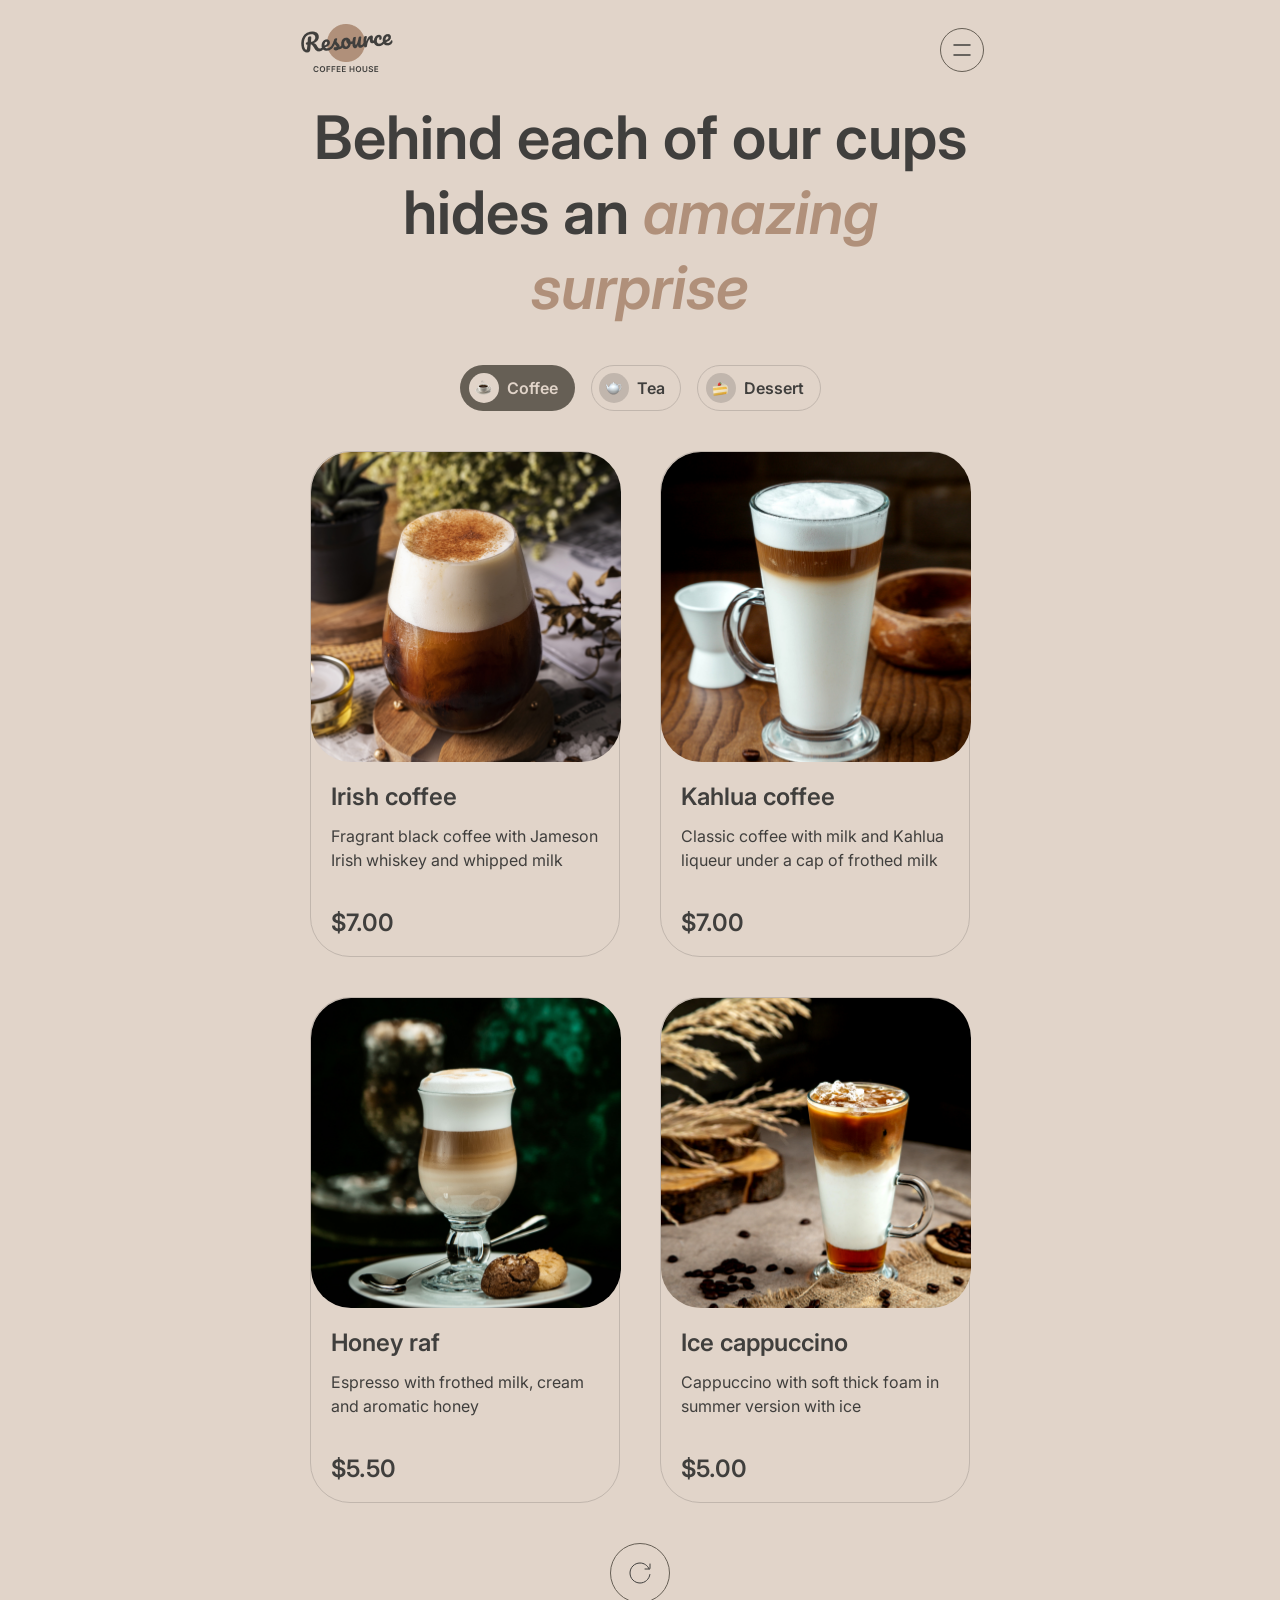
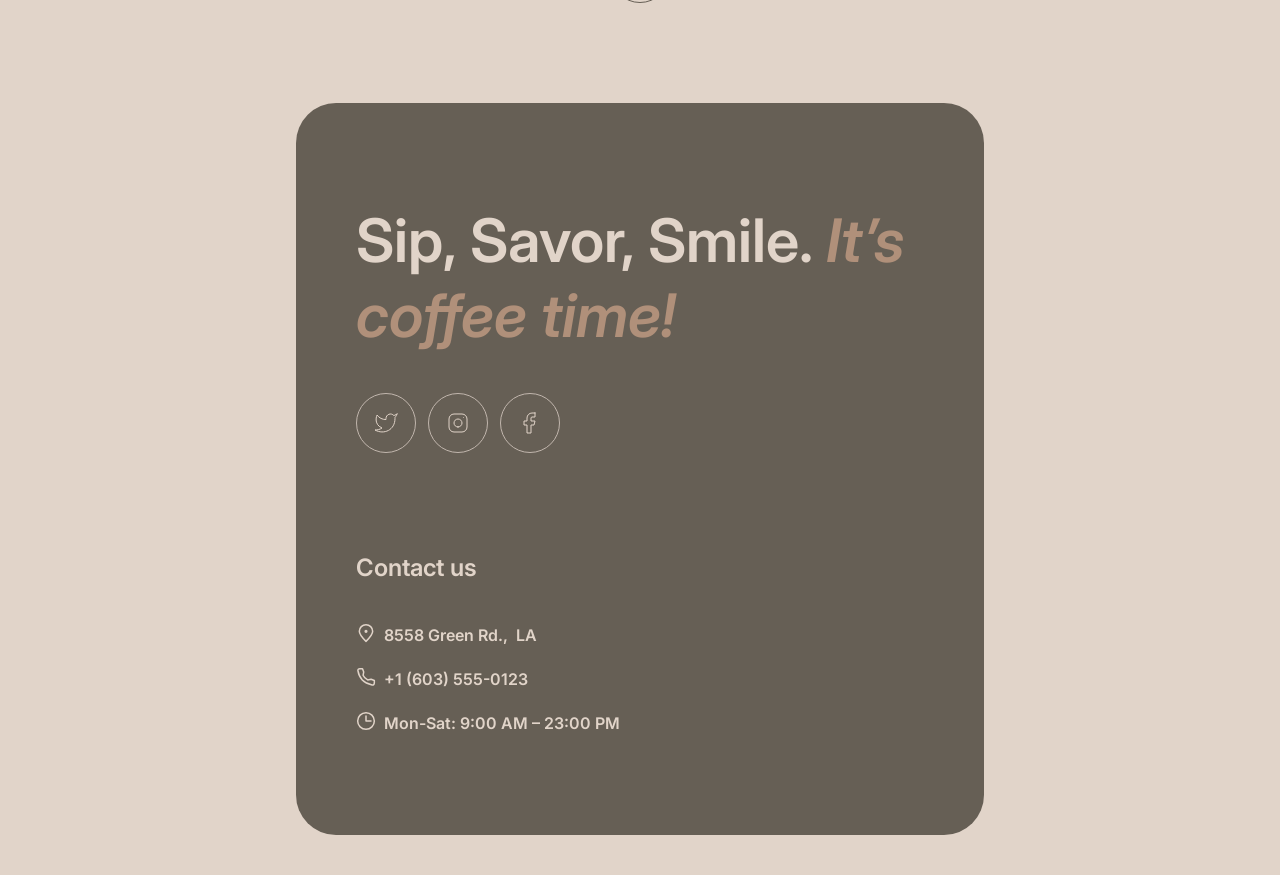
==== coffee-house/menu.html @ 1e0421d6 "feat: refine Coffee House layout, slider, links, and accessibility" ====
<!doctype html>
<html lang="en">
    <head>
        <meta charset="UTF-8" />
        <meta name="viewport" content="width=device-width, initial-scale=1.0" />
        <title>Coffee House Menu</title>
        <link rel="stylesheet" href="menu.css" />
        <link rel="shortcut icon" href="img/icon-coffee.ico" type="image/x-icon" />
        <link rel="preconnect" href="https://fonts.googleapis.com" />
        <link rel="preconnect" href="https://fonts.gstatic.com" crossorigin />
        <link
            href="https://fonts.googleapis.com/css2?family=Inter:wght@100;200;300;400;500;600;700;800;900&display=swap"
            rel="stylesheet"
        />
    </head>

    <body>
        <header class="header">
            <div class="container">
                <div class="header-menu">
                    <a class="header-menu-img" href="index.html"
                        ><img src="img/logo.png" alt="Resource Coffee House"
                    /></a>

                    <nav class="nav">
                        <ul class="nav-list">
                            <li>
                                <a class="nav-list-link" href="index.html#Favorite-coffee"
                                    >Favorite coffee</a
                                >
                            </li>
                            <li><a class="nav-list-link" href="index.html#About">About</a></li>
                            <li>
                                <a class="nav-list-link" href="index.html#Mobile-app">Mobile app</a>
                            </li>
                            <li><a class="nav-list-link" href="#Contact-us">Contact us</a></li>
                        </ul>
                    </nav>

                    <a class="coffee-menu-link" href="">
                        <p>Menu</p>
                        <svg
                            xmlns="http://www.w3.org/2000/svg"
                            width="20"
                            height="20"
                            viewBox="0 0 20 20"
                            fill="none"
                        >
                            <path
                                d="M14.167 9.76667V11.6667C14.167 14.8883 11.5553 17.5 8.33366 17.5C5.112 17.5 2.50033 14.8883 2.50033 11.6667V9.76667C2.50033 9.4353 2.76896 9.16667 3.10033 9.16667H13.567C13.8984 9.16667 14.167 9.4353 14.167 9.76667Z"
                                stroke="#403F3D"
                                stroke-width="1.5"
                                stroke-linecap="round"
                                stroke-linejoin="round"
                            />
                            <path
                                d="M10.0003 7.50008C10.0003 6.66675 10.5956 5.83341 11.786 5.83341V5.83341C13.101 5.83341 14.167 4.76743 14.167 3.45246V2.91675"
                                stroke="#403F3D"
                                stroke-width="1.5"
                                stroke-linecap="round"
                                stroke-linejoin="round"
                            />
                            <path
                                d="M6.66634 7.5V7.08333C6.66634 5.70262 7.78563 4.58333 9.16634 4.58333V4.58333C10.0868 4.58333 10.833 3.83714 10.833 2.91667V2.5"
                                stroke="#403F3D"
                                stroke-width="1.5"
                                stroke-linecap="round"
                                stroke-linejoin="round"
                            />
                            <path
                                d="M13.333 9.16675H15.4163C16.5669 9.16675 17.4997 10.0995 17.4997 11.2501C17.4997 12.4007 16.5669 13.3334 15.4163 13.3334H14.1663"
                                stroke="#403F3D"
                                stroke-width="1.5"
                                stroke-linecap="round"
                                stroke-linejoin="round"
                            />
                        </svg>
                    </a>

                    <a href="" class="coffee-burger-menu">
                        <svg
                            xmlns="http://www.w3.org/2000/svg"
                            width="18"
                            height="2"
                            viewBox="0 0 18 2"
                            fill="none"
                        >
                            <path
                                d="M1 1H17"
                                stroke="#403F3D"
                                stroke-width="1.5"
                                stroke-linecap="round"
                                stroke-linejoin="round"
                            />
                        </svg>
                        <svg
                            xmlns="http://www.w3.org/2000/svg"
                            width="18"
                            height="2"
                            viewBox="0 0 18 2"
                            fill="none"
                        >
                            <path
                                d="M1 1H17"
                                stroke="#403F3D"
                                stroke-width="1.5"
                                stroke-linecap="round"
                                stroke-linejoin="round"
                            />
                        </svg>
                    </a>
                </div>
            </div>
        </header>

        <main class="main">
            <div class="container">
                <section class="offer">
                    <h1 class="offer-title">
                        Behind each of our cups hides an
                        <span class="offer-title-span">amazing surprise</span>
                    </h1>

                    <div class="offer-container">
                        <a class="offer-link1" href="">
                            <div class="offer-link-ico-container offer-link-ico-container1">
                                <img src="img/menu-ico1.png" alt="Coffee image" />
                            </div>
                            <p class="offer-link-text offer-link-text1">Coffee</p>
                        </a>

                        <a class="offer-link offer-link2" href="">
                            <div class="offer-link-ico-container">
                                <img src="img/menu-ico2.png" alt="tea image" />
                            </div>
                            <p class="offer-link-text">Tea</p>
                        </a>

                        <a class="offer-link offer-link3" href="">
                            <div class="offer-link-ico-container">
                                <img src="img/menu-ico3.png" alt="Dessert image" />
                            </div>
                            <p class="offer-link-text">Dessert</p>
                        </a>
                    </div>
                </section>

                <section class="coffee-box">
                    <div class="coffe-box-container">
                        <div class="coffe-box-img-content">
                            <img class="coffe-box-img" src="img/coffee-1.png" alt="Irish coffee" />
                        </div>
                        <div class="coffe-box-content">
                            <div class="coffe-box-content-text">
                                <h2 class="coffe-box-title">Irish coffee</h2>
                                <p class="coffe-box-text">
                                    Fragrant black coffee with Jameson Irish whiskey and whipped
                                    milk
                                </p>
                            </div>
                            <p class="coffe-box-price">$7.00</p>
                        </div>
                    </div>

                    <div class="coffe-box-container">
                        <div class="coffe-box-img-content">
                            <img class="coffe-box-img" src="img/coffee-2.png" alt="Kahlua coffee" />
                        </div>
                        <div class="coffe-box-content">
                            <div class="coffe-box-content-text">
                                <h2 class="coffe-box-title">Kahlua coffee</h2>
                                <p class="coffe-box-text">
                                    Classic coffee with milk and Kahlua liqueur under a cap of
                                    frothed milk
                                </p>
                            </div>
                            <p class="coffe-box-price">$7.00</p>
                        </div>
                    </div>

                    <div class="coffe-box-container">
                        <div class="coffe-box-img-content">
                            <img class="coffe-box-img" src="img/coffee-3.png" alt="Honey raf" />
                        </div>
                        <div class="coffe-box-content">
                            <div class="coffe-box-content-text">
                                <h2 class="coffe-box-title">Honey raf</h2>
                                <p class="coffe-box-text">
                                    Espresso with frothed milk, cream and aromatic honey
                                </p>
                            </div>
                            <p class="coffe-box-price">$5.50</p>
                        </div>
                    </div>

                    <div class="coffe-box-container">
                        <div class="coffe-box-img-content">
                            <img
                                class="coffe-box-img"
                                src="img/coffee-4.png"
                                alt="Ice cappuccino"
                            />
                        </div>
                        <div class="coffe-box-content">
                            <div class="coffe-box-content-text">
                                <h2 class="coffe-box-title">Ice cappuccino</h2>
                                <p class="coffe-box-text">
                                    Cappuccino with soft thick foam in summer version with ice
                                </p>
                            </div>
                            <p class="coffe-box-price">$5.00</p>
                        </div>
                    </div>

                    <div class="coffe-box-container coffe-box-container-off">
                        <div class="coffe-box-img-content">
                            <img class="coffe-box-img" src="img/coffee-5.png" alt="Espresso" />
                        </div>
                        <div class="coffe-box-content">
                            <div class="coffe-box-content-text">
                                <h2 class="coffe-box-title">Espresso</h2>
                                <p class="coffe-box-text">Classic black coffee</p>
                            </div>
                            <p class="coffe-box-price">$4.50</p>
                        </div>
                    </div>

                    <div class="coffe-box-container coffe-box-container-off">
                        <div class="coffe-box-img-content">
                            <img class="coffe-box-img" src="img/coffee-6.png" alt="Latte" />
                        </div>
                        <div class="coffe-box-content">
                            <div class="coffe-box-content-text">
                                <h2 class="coffe-box-title">Latte</h2>
                                <p class="coffe-box-text">
                                    Espresso coffee with the addition of steamed milk and dense milk
                                    foam
                                </p>
                            </div>
                            <p class="coffe-box-price">$5.50</p>
                        </div>
                    </div>

                    <div class="coffe-box-container coffe-box-container-off">
                        <div class="coffe-box-img-content">
                            <img
                                class="coffe-box-img"
                                src="img/coffee-7.png"
                                alt="Latte macchiato"
                            />
                        </div>
                        <div class="coffe-box-content">
                            <div class="coffe-box-content-text">
                                <h2 class="coffe-box-title">Latte macchiato</h2>
                                <p class="coffe-box-text">
                                    Espresso with frothed milk and chocolate
                                </p>
                            </div>
                            <p class="coffe-box-price">$5.50</p>
                        </div>
                    </div>

                    <div class="coffe-box-container coffe-box-container-off">
                        <div class="coffe-box-img-content">
                            <img
                                class="coffe-box-img"
                                src="img/coffee-8.png"
                                alt="Coffee with cognac"
                            />
                        </div>
                        <div class="coffe-box-content">
                            <div class="coffe-box-content-text">
                                <h2 class="coffe-box-title">Coffee with cognac</h2>
                                <p class="coffe-box-text">
                                    Fragrant black coffee with cognac and whipped cream
                                </p>
                            </div>
                            <p class="coffe-box-price">$6.50</p>
                        </div>
                    </div>

                    <button type="button" class="refresh" aria-label="Show more coffee">
                        <svg
                            xmlns="http://www.w3.org/2000/svg"
                            width="24"
                            height="24"
                            viewBox="0 0 24 24"
                            fill="none"
                        >
                            <path
                                d="M21.8883 13.5C21.1645 18.3113 17.013 22 12 22C6.47715 22 2 17.5228 2 12C2 6.47715 6.47715 2 12 2C16.1006 2 19.6248 4.46819 21.1679 8"
                                stroke="#403F3D"
                                stroke-linecap="round"
                                stroke-linejoin="round"
                            />
                            <path
                                d="M17 8H21.4C21.7314 8 22 7.73137 22 7.4V3"
                                stroke="#403F3D"
                                stroke-linecap="round"
                                stroke-linejoin="round"
                            />
                        </svg>
                    </button>
                </section>
            </div>
        </main>

        <footer class="footer">
            <div class="container">
                <div class="footer-content">
                    <div class="footer-socials">
                        <h2 class="footer-socials-title">
                            Sip, Savor, Smile.
                            <span class="footer-socials-title-span">It’s coffee time!</span>
                        </h2>

                        <div class="footer-socials-content">
                            <a
                                class="footer-socials-svg"
                                href="https://x.com/"
                                target="_blank"
                                rel="noopener noreferrer"
                            >
                                <svg
                                    xmlns="http://www.w3.org/2000/svg"
                                    width="24"
                                    height="24"
                                    viewBox="0 0 24 24"
                                    fill="none"
                                >
                                    <path
                                        d="M23 3.01006C23 3.01006 20.9821 4.20217 19.86 4.54006C19.2577 3.84757 18.4573 3.35675 17.567 3.13398C16.6767 2.91122 15.7395 2.96725 14.8821 3.29451C14.0247 3.62177 13.2884 4.20446 12.773 4.96377C12.2575 5.72309 11.9877 6.62239 12 7.54006V8.54006C10.2426 8.58562 8.50127 8.19587 6.93101 7.4055C5.36074 6.61513 4.01032 5.44869 3 4.01006C3 4.01006 -1 13.0101 8 17.0101C5.94053 18.408 3.48716 19.109 1 19.0101C10 24.0101 21 19.0101 21 7.51006C20.9991 7.23151 20.9723 6.95365 20.92 6.68006C21.9406 5.67355 23 3.01006 23 3.01006Z"
                                        stroke="#E1D4C9"
                                        stroke-linecap="round"
                                        stroke-linejoin="round"
                                    />
                                </svg>
                            </a>

                            <a
                                class="footer-socials-svg"
                                href="https://www.instagram.com/"
                                target="_blank"
                                rel="noopener noreferrer"
                            >
                                <svg
                                    xmlns="http://www.w3.org/2000/svg"
                                    width="24"
                                    height="24"
                                    viewBox="0 0 24 24"
                                    fill="none"
                                >
                                    <path
                                        d="M12 16C14.2091 16 16 14.2091 16 12C16 9.79086 14.2091 8 12 8C9.79086 8 8 9.79086 8 12C8 14.2091 9.79086 16 12 16Z"
                                        stroke="#E1D4C9"
                                        stroke-linecap="round"
                                        stroke-linejoin="round"
                                    />
                                    <path
                                        d="M3 16V8C3 5.23858 5.23858 3 8 3H16C18.7614 3 21 5.23858 21 8V16C21 18.7614 18.7614 21 16 21H8C5.23858 21 3 18.7614 3 16Z"
                                        stroke="#E1D4C9"
                                    />
                                    <path
                                        d="M17.5 6.51L17.51 6.49889"
                                        stroke="#E1D4C9"
                                        stroke-linecap="round"
                                        stroke-linejoin="round"
                                    />
                                </svg>
                            </a>

                            <a
                                class="footer-socials-svg"
                                href="https://www.facebook.com/"
                                target="_blank"
                                rel="noopener noreferrer"
                            >
                                <svg
                                    xmlns="http://www.w3.org/2000/svg"
                                    width="24"
                                    height="24"
                                    viewBox="0 0 24 24"
                                    fill="none"
                                >
                                    <path
                                        d="M17 2H14C12.6739 2 11.4021 2.52678 10.4645 3.46447C9.52678 4.40215 9 5.67392 9 7V10H6V14H9V22H13V14H16L17 10H13V7C13 6.73478 13.1054 6.48043 13.2929 6.29289C13.4804 6.10536 13.7348 6 14 6H17V2Z"
                                        stroke="#E1D4C9"
                                        stroke-linecap="round"
                                        stroke-linejoin="round"
                                    />
                                </svg>
                            </a>
                        </div>
                    </div>

                    <div class="footer-contacts" id="Contact-us">
                        <h3 class="footer-contacts-title">Contact us</h3>

                        <nav class="footer-contacts-nav">
                            <ul class="footer-contacts-nav-list">
                                <li class="footer-contacts-nav-list-item">
                                    <a
                                        class="footer-contacts-nav-list-link"
                                        href="https://maps.app.goo.gl/BFyA15vKBctCJSpC6"
                                        target="_blank"
                                        rel="noopener noreferrer"
                                    >
                                        <svg
                                            class="footer-contacts-nav-svg"
                                            xmlns="http://www.w3.org/2000/svg"
                                            width="20"
                                            height="20"
                                            viewBox="0 0 20 20"
                                            fill="none"
                                        >
                                            <path
                                                d="M16.6663 8.33329C16.6663 12.0152 9.99967 18.3333 9.99967 18.3333C9.99967 18.3333 3.33301 12.0152 3.33301 8.33329C3.33301 4.65139 6.31778 1.66663 9.99967 1.66663C13.6816 1.66663 16.6663 4.65139 16.6663 8.33329Z"
                                                stroke="#E1D4C9"
                                                stroke-width="1.5"
                                            />
                                            <path
                                                d="M10.0003 9.16667C10.4606 9.16667 10.8337 8.79357 10.8337 8.33333C10.8337 7.8731 10.4606 7.5 10.0003 7.5C9.54009 7.5 9.16699 7.8731 9.16699 8.33333C9.16699 8.79357 9.54009 9.16667 10.0003 9.16667Z"
                                                fill="#E1D4C9"
                                                stroke="#E1D4C9"
                                                stroke-width="1.5"
                                                stroke-linecap="round"
                                                stroke-linejoin="round"
                                            />
                                        </svg>
                                        <p>8558 Green Rd.,&nbsp; LA</p>
                                    </a>
                                </li>
                                <li class="footer-contacts-nav-list-item">
                                    <a
                                        class="footer-contacts-nav-list-link"
                                        href="tel:+1-603-555-01-23"
                                    >
                                        <svg
                                            class="footer-contacts-nav-svg"
                                            xmlns="http://www.w3.org/2000/svg"
                                            width="20"
                                            height="20"
                                            viewBox="0 0 20 20"
                                            fill="none"
                                        >
                                            <path
                                                d="M15.0984 12.2516L11.6665 12.9166C9.34845 11.7531 7.91654 10.4166 7.08321 8.33329L7.72483 4.89154L6.51197 1.66663L3.72946 1.66663C2.60191 1.66663 1.71466 2.59958 1.90108 3.71161C2.29888 6.08454 3.37231 10.0391 6.24987 12.9166C9.27338 15.9401 13.5661 17.3318 16.1378 17.9288C17.299 18.1983 18.3332 17.2908 18.3332 16.0988L18.3332 13.4843L15.0984 12.2516Z"
                                                stroke="#E1D4C9"
                                                stroke-width="1.5"
                                                stroke-linecap="round"
                                                stroke-linejoin="round"
                                            />
                                        </svg>
                                        <p>+1 (603) 555-0123</p>
                                    </a>
                                </li>
                                <li class="footer-contacts-nav-list-item">
                                    <svg
                                        xmlns="http://www.w3.org/2000/svg"
                                        width="20"
                                        height="20"
                                        viewBox="0 0 20 20"
                                        fill="none"
                                    >
                                        <g clip-path="url(#clip0_217_1736)">
                                            <path
                                                d="M10 5L10 10L15 10"
                                                stroke="#E1D4C9"
                                                stroke-width="1.5"
                                                stroke-linecap="round"
                                                stroke-linejoin="round"
                                            />
                                            <path
                                                d="M10.0003 18.3333C14.6027 18.3333 18.3337 14.6023 18.3337 9.99996C18.3337 5.39759 14.6027 1.66663 10.0003 1.66663C5.39795 1.66663 1.66699 5.39759 1.66699 9.99996C1.66699 14.6023 5.39795 18.3333 10.0003 18.3333Z"
                                                stroke="#E1D4C9"
                                                stroke-width="1.5"
                                                stroke-linecap="round"
                                                stroke-linejoin="round"
                                            />
                                        </g>
                                        <defs>
                                            <clipPath id="clip0_217_1736">
                                                <rect width="20" height="20" fill="white" />
                                            </clipPath>
                                        </defs>
                                    </svg>
                                    <p>Mon-Sat: 9:00 AM – 23:00 PM</p>
                                </li>
                            </ul>
                        </nav>
                    </div>
                </div>
            </div>
        </footer>
    </body>
</html>
---- coffee-house/menu.css ----
* {
    margin: 0;
    padding: 0;
}

html {
    scroll-behavior: smooth;
}

body {
    display: flex;
    flex-direction: column;
    justify-content: center;
    height: 100%;
    background: #e1d4c9;
}

.container {
    max-width: 1360px;
    margin: 0 auto;
}

.header-menu {
    display: flex;
    justify-content: space-between;
    padding: 20px 0;
    height: 60px;
    align-items: center;
}

.nav-list {
    display: flex;
    column-gap: 40px;
    list-style-type: none;
    padding-bottom: 4px;
}

.nav-list-link {
    position: relative;
    text-decoration: none;
    color: var(--text-dark, #403f3d);
    font-feature-settings:
        'clig' off,
        'liga' off;

    /* Desktop/Action/link & button */
    font-family: Inter;
    font-size: 16px;
    font-style: normal;
    font-weight: 600;
    line-height: 150%;
    /* 24px */

    transition: 0.7s;
}

.nav-list-link::after {
    content: '';
    position: absolute;
    left: 50%;
    right: 50%;
    bottom: -5px;
    height: 2px;
    background-color: #403f3d;
    opacity: 0;
    transition: 0.7s;
}

.coffee-menu-link::after {
    content: '';
    position: absolute;
    bottom: 0px;
    height: 2px;
    background-color: #403f3d;
    transition: 0.7s;
    left: 0;
    right: 0;
}

.coffee-menu-link {
    position: relative;
    text-decoration: none;
    color: var(--text-dark, #403f3d);
    font-feature-settings:
        'clig' off,
        'liga' off;

    /* Desktop/Action/link & button */
    font-family: Inter;
    font-size: 16px;
    font-style: normal;
    font-weight: 600;
    line-height: 150%;
    /* 24px */
    display: flex;
    column-gap: 8px;
    padding-bottom: 4px;
    cursor: default;
}

.coffee-burger-menu {
    display: flex;
    flex-direction: column;
    justify-content: center;
    align-items: center;
    row-gap: 8px;
    border-radius: 100px;
    border: 1px solid var(--border-dark, #665f55);
    width: 44px;
    height: 44px;
    display: none;
    box-sizing: border-box;
    cursor: default;
}

.main {
    margin-bottom: 100px;
}

.offer {
    display: flex;
    flex-direction: column;
    align-items: center;
    justify-content: center;
    padding-bottom: 40px;
}

.offer-title {
    color: var(--text-dark, #403f3d);
    text-align: center;
    font-feature-settings:
        'clig' off,
        'liga' off;

    /* Desktop/Heading/heading-2 */
    font-family: Inter;
    font-size: 60px;
    font-style: normal;
    font-weight: 600;
    line-height: 125%;
    /* 75px */
    width: 800px;
    padding-bottom: 40px;
}

.offer-title-span {
    color: var(--text-accent, #b0907a);
    font-feature-settings:
        'clig' off,
        'liga' off;

    /* Desktop/Heading/heading-2.accent */
    font-family: Inter;
    font-size: 60px;
    font-style: italic;
    font-weight: 600;
    line-height: 125%;
}

.offer-container {
    display: flex;
    column-gap: 16px;
}

.offer-link1 {
    width: 115px;
    height: 46px;
    box-sizing: border-box;
    text-decoration: none;
    border-radius: 100px;
    background: var(--background-container, #665f55);
    padding: 8px 16px 8px 8px;
    display: flex;
    justify-content: center;
    align-items: center;
    column-gap: 8px;
    cursor: default;
}

.offer-link p,
.offer-link div {
    transition: 1s;
}

.offer-link2 {
    width: 90px;
    height: 46px;
    box-sizing: border-box;
    text-decoration: none;
    border-radius: 100px;
    border: 1px solid var(--border-light, #c1b6ad);
    padding: 8px 16px 8px 8px;
    display: flex;
    justify-content: center;
    align-items: center;
    column-gap: 8px;
    transition: 1s;
}

.offer-link3 {
    width: 124px;
    height: 46px;
    box-sizing: border-box;
    text-decoration: none;
    border-radius: 100px;
    border: 1px solid var(--border-light, #c1b6ad);
    padding: 8px 16px 8px 8px;
    display: flex;
    justify-content: center;
    align-items: center;
    column-gap: 8px;
    transition: 1s;
}

.offer-link-text {
    color: var(--text-dark, #403f3d);
    font-feature-settings:
        'clig' off,
        'liga' off;

    /* Desktop/Action/link & button */
    font-family: Inter;
    font-size: 16px;
    font-style: normal;
    font-weight: 600;
    line-height: 150%;
    /* 24px */
}

.offer-link-text1 {
    color: var(--text-light, #e1d4c9);
    font-feature-settings:
        'clig' off,
        'liga' off;

    /* Desktop/Action/link & button */
    font-family: Inter;
    font-size: 16px;
    font-style: normal;
    font-weight: 600;
    line-height: 150%;
    /* 24px */
}

.offer-link-ico-container {
    border-radius: 100px;
    background: var(--border-light, #c1b6ad);
    display: flex;
    padding: 3px 7px;
    justify-content: center;
    align-items: center;
    box-sizing: border-box;
    width: 30px;
    height: 30px;
}

.offer-link-ico-container1 {
    background: var(--background-body, #e1d4c9);
}

.coffee-box {
    display: flex;
    justify-content: space-between;
    align-items: flex-start;
    align-content: flex-start;
    gap: 40px;
    flex-wrap: wrap;
}

.coffe-box-container {
    border-radius: 40px;
    border: 1px solid var(--border-light, #c1b6ad);
    height: 506px;
    max-width: 310px;
    cursor: pointer;
    box-sizing: border-box;
}

.coffe-box-img-content {
    overflow: hidden;
    width: 310px;
    height: 310px;
    border-radius: 40px;
    display: flex;
    align-items: center;
    justify-content: center;
}

.coffe-box-img {
    transform: scale(1.1);
    width: 310px;
    height: 310px;
    object-fit: cover;
    transition: 0.5s;
}

.coffe-box-content {
    padding: 20px;
    height: 156px;
    display: flex;
    flex-direction: column;
    justify-content: space-between;
    align-items: start;
    width: 270px;
}

.coffe-box-content-text {
    display: flex;
    flex-direction: column;
    row-gap: 12px;
}

.coffe-box-title {
    color: var(--text-dark, #403f3d);
    font-feature-settings:
        'clig' off,
        'liga' off;

    /* Desktop/Heading/heading-3 */
    font-family: Inter;
    font-size: 24px;
    font-style: normal;
    font-weight: 600;
    line-height: 125%;
    /* 30px */
}

.coffe-box-text {
    color: var(--text-dark, #403f3d);
    font-feature-settings:
        'clig' off,
        'liga' off;

    /* Desktop/Body/medium */
    font-family: Inter;
    font-size: 16px;
    font-style: normal;
    font-weight: 400;
    line-height: 150%;
    /* 24px */
}

.coffe-box-price {
    color: var(--text-dark, #403f3d);
    font-feature-settings:
        'clig' off,
        'liga' off;

    /* Desktop/Heading/heading-3 */
    font-family: Inter;
    font-size: 24px;
    font-style: normal;
    font-weight: 600;
    line-height: 125%;
    /* 30px */
}

.refresh {
    background: transparent;
    display: flex;
    width: 60px;
    height: 60px;
    padding: 0;
    justify-content: center;
    align-items: center;
    border-radius: 100px;
    border: 1px solid var(--border-dark, #665f55);
    box-sizing: border-box;
    display: none;
    cursor: pointer;
}

.footer {
    margin-bottom: 40px;
}

.footer-content {
    border-radius: 40px;
    background: var(--background-container, #665f55);
    padding: 100px;
    display: flex;
    column-gap: 100px;
}

.footer-socials {
    width: 50%;
    display: flex;
    flex-direction: column;
    row-gap: 40px;
}

.footer-socials-title {
    color: var(--text-light, #e1d4c9);
    font-feature-settings:
        'clig' off,
        'liga' off;

    /* Desktop/Heading/heading-2 */
    font-family: Inter;
    font-size: 60px;
    font-style: normal;
    font-weight: 600;
    line-height: 125%;
    /* 75px */
}

.footer-socials-title-span {
    color: var(--text-accent, #b0907a);
    font-feature-settings:
        'clig' off,
        'liga' off;

    /* Desktop/Heading/heading-2.accent */
    font-family: Inter;
    font-size: 60px;
    font-style: italic;
    font-weight: 600;
    line-height: 125%;
}

.footer-socials-content {
    display: flex;
    column-gap: 12px;
}

.footer-socials-svg {
    border-radius: 100px;
    border: 1px solid var(--border-light, #c1b6ad);
    display: flex;
    width: 60px;
    height: 60px;
    justify-content: center;
    align-items: center;
    cursor: pointer;
    box-sizing: border-box;
    transition: 0.8s;
}

.footer-socials-svg path {
    transition: 0.8s;
}

.footer-contacts {
    width: 50%;
    display: flex;
    flex-direction: column;
    justify-content: center;
}

.footer-contacts-title {
    color: var(--text-light, #e1d4c9);
    font-feature-settings:
        'clig' off,
        'liga' off;

    /* Desktop/Heading/heading-3 */
    font-family: Inter;
    font-size: 24px;
    font-style: normal;
    font-weight: 600;
    line-height: 125%;
    /* 30px */

    padding-bottom: 40px;
}

.footer-contacts-nav-list {
    display: flex;
    flex-direction: column;
    row-gap: 16px;
    list-style-type: none;
}

.footer-contacts-nav-list-link {
    display: flex;
    column-gap: 8px;
    width: fit-content;
    text-decoration: none;
    padding-bottom: 4px;

    color: var(--text-light, #e1d4c9);
    font-feature-settings:
        'clig' off,
        'liga' off;

    /* Desktop/Action/link & button */
    font-family: Inter;
    font-size: 16px;
    font-style: normal;
    font-weight: 600;
    line-height: 150%;
    /* 24px */
    position: relative;
    cursor: pointer;

    transition: 0.7s;
}

.footer-contacts-nav-list-link::after {
    content: '';
    position: absolute;
    left: 50%;
    right: 50%;
    bottom: -5px;
    height: 2px;
    background: #e1d4c9;
    opacity: 0;
    transition: 0.7s;
}

.footer-contacts-nav-list-item {
    display: flex;
    column-gap: 8px;
    color: var(--text-light, #e1d4c9);
    font-feature-settings:
        'clig' off,
        'liga' off;

    /* Desktop/Action/link & button */
    font-family: Inter;
    font-size: 16px;
    font-style: normal;
    font-weight: 600;
    line-height: 150%;
    /* 24px */
}

@media (hover: hover) and (pointer: fine) {
    .nav-list-link:hover::after {
        opacity: 1;
        left: 0;
        right: 0;
    }

    .offer-link:hover {
        background: var(--background-container, #665f55);
        transition: 1s;
    }

    .offer-link:hover div {
        background: var(--background-body, #e1d4c9);
        transition: 1s;
    }

    .offer-link:hover p {
        transition: 1s;
        color: var(--text-light, #e1d4c9);
    }

    .coffe-box-container:hover .coffe-box-img {
        transform: scale(1);
        transition: 0.5s;
    }

    .footer-socials-svg:hover path,
    .footer-socials-svg:hover {
        stroke: #403f3d;
        transition: 0.8s;
        background: var(--background-body, #e1d4c9);
    }

    .footer-contacts-nav-list-link:hover::after {
        opacity: 1;
        left: 0;
        right: 0;
    }
}

@media screen and (min-width: 768px) and (max-width: 1439px) {
    .container {
        width: 688px;
    }

    .header-menu-img {
        cursor: default;
    }

    .coffee-burger-menu {
        display: flex;
    }

    .nav {
        display: none;
    }

    .coffee-menu-link {
        display: none;
    }

    .coffee-box {
        justify-content: center;
    }

    .offer-title {
        width: 688px;
    }

    .refresh {
        display: flex;
        transition: 0.8s;
    }

    .refresh path {
        transition: 0.8s;
    }

    @media (hover: hover) and (pointer: fine) {
        .refresh:hover path,
        .refresh:hover {
            stroke: #e1d4c9;
            transition: 0.8s;
            background: var(--background-body, #403f3d);
        }
    }

    .footer-content {
        flex-direction: column;
        padding: 100px 60px;
        row-gap: 100px;
    }

    .footer-socials {
        width: 100%;
    }

    .coffe-box-container-off {
        display: none;
    }
}

@media screen and (min-width: 0px) and (max-width: 767px) {
    .container {
        width: 348px;
    }

    .header-menu-img {
        cursor: default;
    }

    .header-img-button-svg {
        opacity: 1;
        width: 20px;
        padding-left: 8px;
    }

    .coffee-box {
        justify-content: center;
    }

    .coffee-burger-menu {
        display: flex;
    }

    .nav {
        display: none;
    }

    .coffee-menu-link {
        display: none;
    }

    .coffe-box-container-off {
        display: none;
    }

    .header-img-content {
        padding: 60px 16px;
    }

    .offer-title {
        font-size: 32px;
        width: 348px;
    }

    .offer-title-span {
        font-size: 32px;
    }

    .refresh {
        display: flex;
        transition: 0.8s;
    }

    .refresh path {
        transition: 0.8s;
    }

    @media (hover: hover) and (pointer: fine) {
        .refresh:hover path,
        .refresh:hover {
            stroke: #e1d4c9;
            transition: 0.8s;
            background: var(--background-body, #403f3d);
        }
    }

    .footer-content {
        flex-direction: column;
        padding: 60px 16px;
        row-gap: 40px;
    }

    .footer-socials-title {
        font-size: 32px;
    }

    .footer-socials-title-span {
        font-size: 32px;
    }

    .footer-socials {
        width: 100%;
    }

    .footer-contacts {
        width: 100%;
    }
}
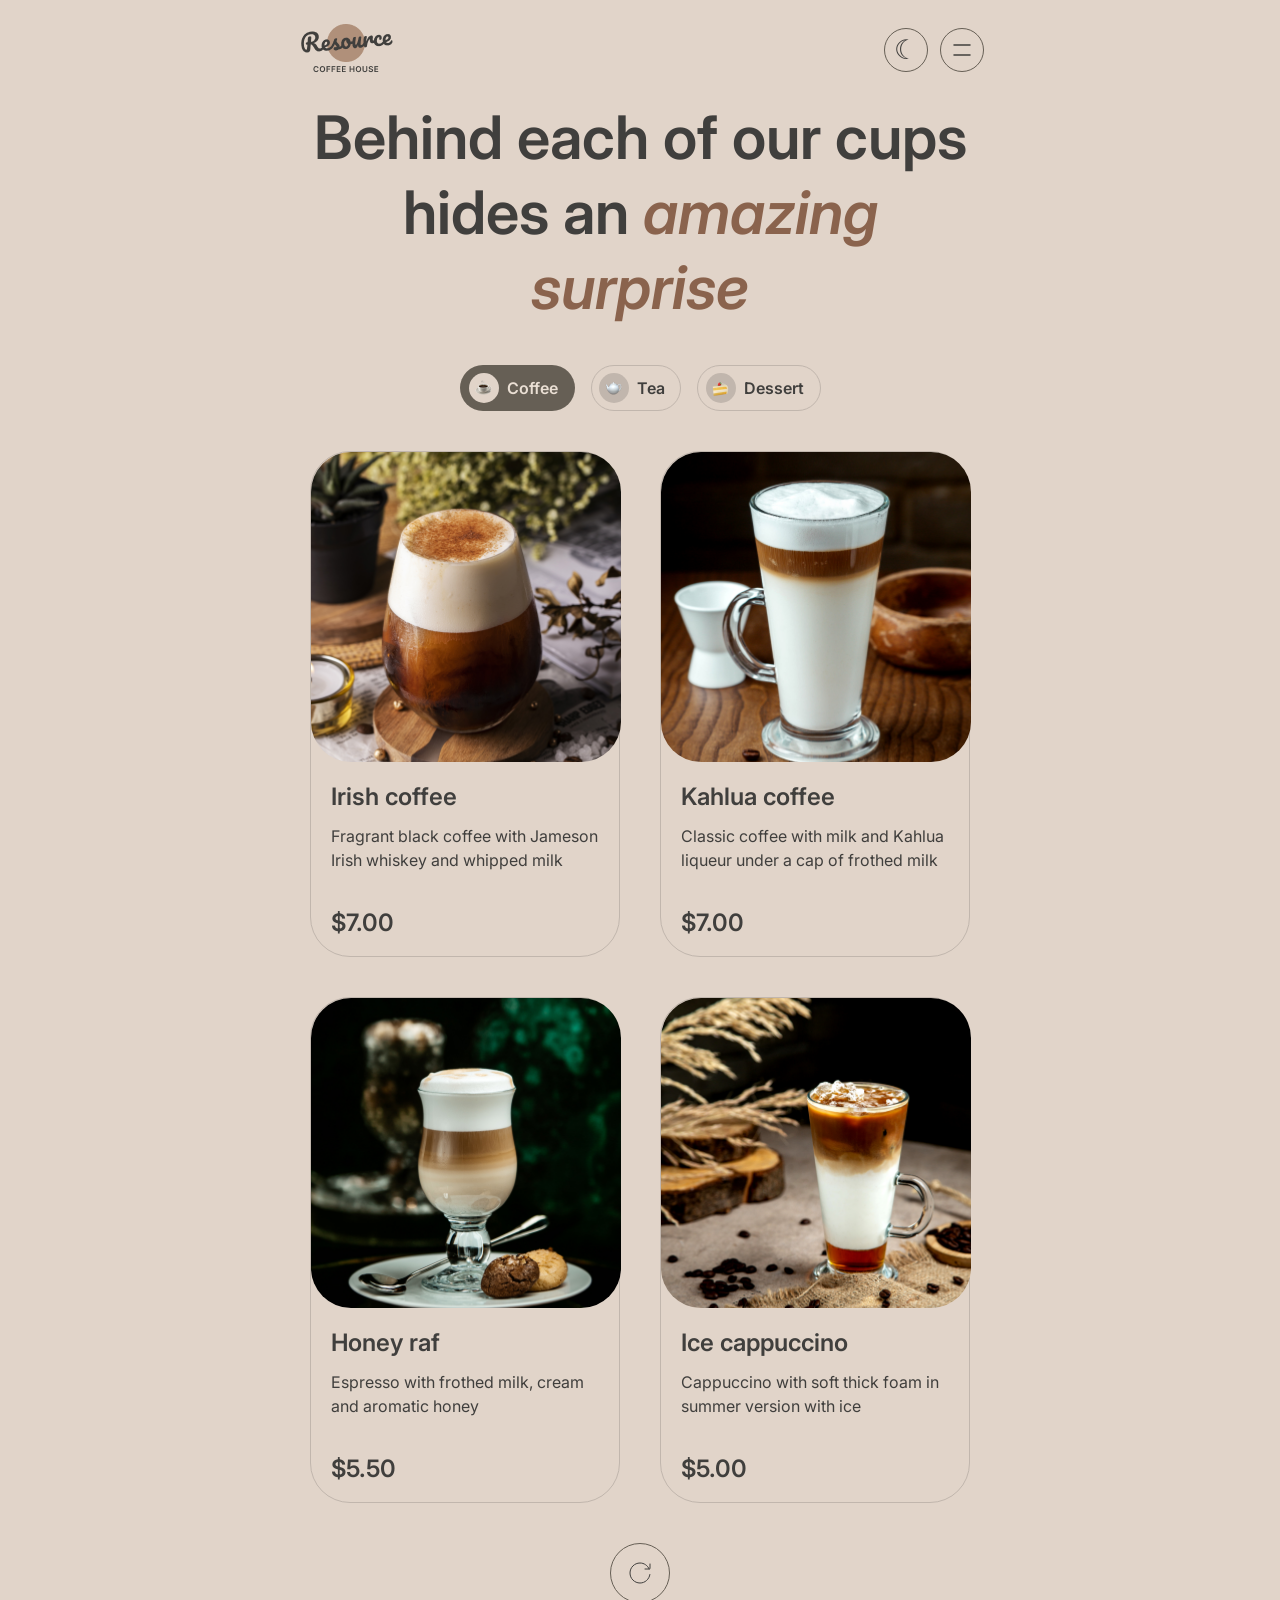
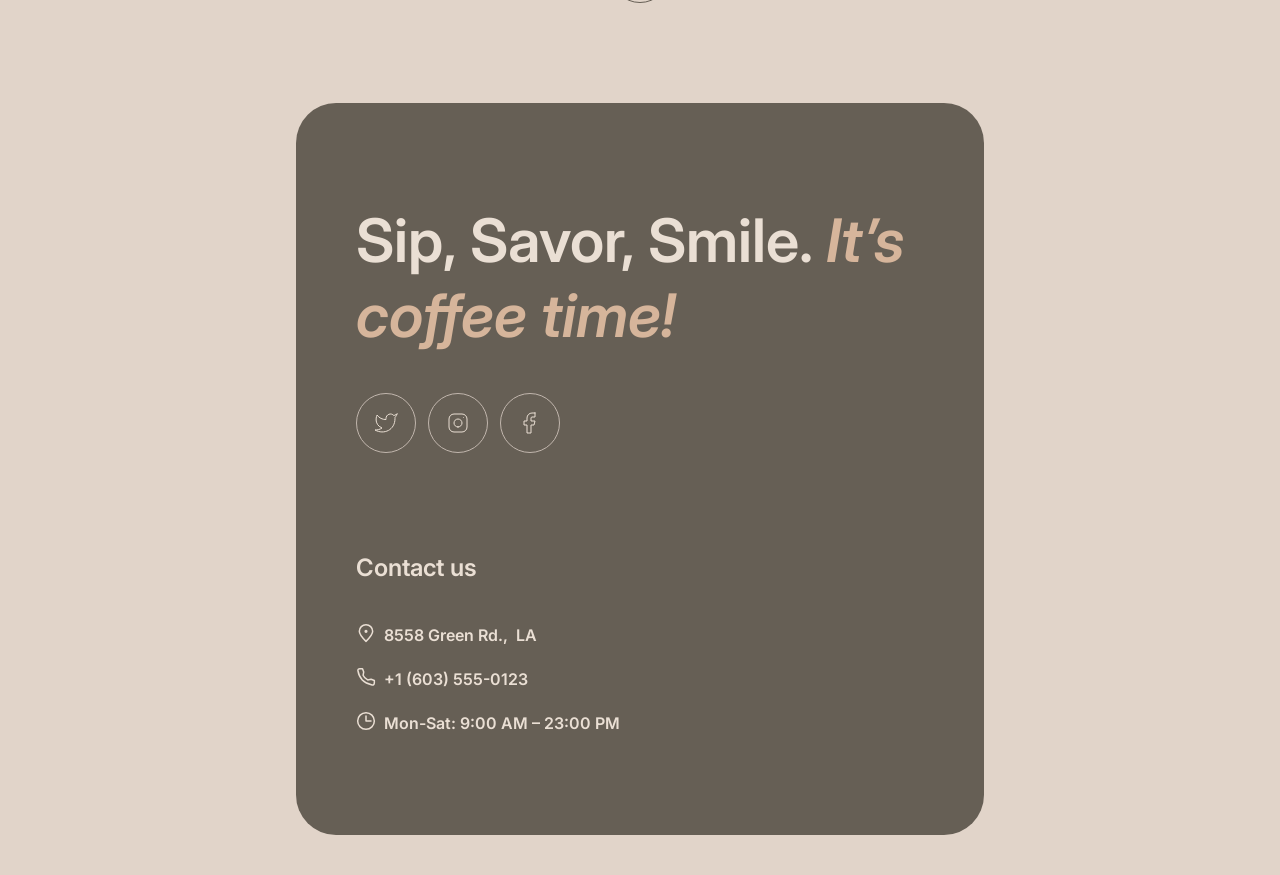
==== commit 8c7cc257: "feat: add persistent light and dark theme switcher" ====
--- a/coffee-house/menu.html
+++ b/coffee-house/menu.html
@@ -4,7 +4,9 @@
         <meta charset="UTF-8" />
         <meta name="viewport" content="width=device-width, initial-scale=1.0" />
         <title>Coffee House Menu</title>
+        <script src="theme.js"></script>
         <link rel="stylesheet" href="menu.css" />
+        <link rel="stylesheet" href="theme.css" />
         <link rel="shortcut icon" href="img/icon-coffee.ico" type="image/x-icon" />
         <link rel="preconnect" href="https://fonts.googleapis.com" />
         <link rel="preconnect" href="https://fonts.gstatic.com" crossorigin />
@@ -76,6 +78,13 @@
                             />
                         </svg>
                     </a>
+
+                    <button
+                        class="theme-toggle"
+                        type="button"
+                        aria-label="Switch to dark theme"
+                        aria-pressed="false"
+                    ></button>
 
                     <a href="" class="coffee-burger-menu">
                         <svg
--- a/coffee-house/theme.css
+++ b/coffee-house/theme.css
@@ -0,0 +1,160 @@
+:root {
+    color-scheme: light;
+    --background-body: #e1d4c9;
+    --background-container: #665f55;
+    --text-dark: #403f3d;
+    --text-light: #eadfd4;
+    --text-accent: #8a634d;
+    --text-accent-on-container: #d6b59b;
+    --border-dark: #665f55;
+    --border-light: #c1b6ad;
+    --hover-background: #403f3d;
+    --hover-foreground: #e1d4c9;
+    --footer-hover-background: #e1d4c9;
+    --footer-hover-foreground: #403f3d;
+    --hero-button-background: #e1d4c9;
+    --hero-button-foreground: #403f3d;
+}
+
+:root[data-theme='dark'] {
+    color-scheme: dark;
+    --background-body: #221e1c;
+    --background-container: #403630;
+    --text-dark: #f4e8dc;
+    --text-light: #f4e8dc;
+    --text-accent: #e4b38f;
+    --text-accent-on-container: #e4b38f;
+    --border-dark: #ad9c8d;
+    --border-light: #806f64;
+    --hover-background: #66554b;
+    --hover-foreground: #fff2e6;
+    --footer-hover-background: #f4e8dc;
+    --footer-hover-foreground: #221e1c;
+    --hero-button-background: #f4e8dc;
+    --hero-button-foreground: #403f3d;
+}
+
+body {
+    background: var(--background-body);
+}
+
+.header-menu {
+    position: relative;
+}
+
+.theme-toggle {
+    position: absolute;
+    right: 100px;
+    display: flex;
+    align-items: center;
+    justify-content: center;
+    width: 44px;
+    height: 44px;
+    border: 1px solid var(--border-dark);
+    border-radius: 50%;
+    background: transparent;
+    color: var(--text-dark);
+    font-family: Arial, sans-serif;
+    font-size: 27px;
+    line-height: 1;
+    cursor: pointer;
+    transition: background-color 0.3s, color 0.3s, border-color 0.3s;
+}
+
+.theme-toggle::before {
+    content: '☾';
+}
+
+:root[data-theme='dark'] .theme-toggle::before {
+    content: '☀';
+}
+
+.theme-toggle:focus-visible {
+    outline: 2px solid var(--text-accent);
+    outline-offset: 3px;
+}
+
+.nav-list-link::after,
+.coffee-menu-link::after {
+    background-color: var(--text-dark);
+}
+
+.footer-contacts-nav-list-link::after {
+    background: var(--text-light);
+}
+
+path[stroke='#403F3D'] {
+    stroke: var(--text-dark);
+}
+
+path[fill='#403F3D'] {
+    fill: var(--text-dark);
+}
+
+path[stroke='#E1D4C9'] {
+    stroke: var(--text-light);
+}
+
+path[fill='#E1D4C9'] {
+    fill: var(--text-light);
+}
+
+.hero-img-button {
+    background: var(--hero-button-background);
+    color: var(--hero-button-foreground);
+}
+
+.hero-img-button path[stroke='#403F3D'] {
+    stroke: var(--hero-button-foreground);
+}
+
+.hero-img-title-span,
+.footer-socials-title-span {
+    color: var(--text-accent-on-container);
+}
+
+:root[data-theme='dark'] .header-menu-img img {
+    filter: invert(1) hue-rotate(180deg);
+}
+
+@media (hover: hover) and (pointer: fine) {
+    .theme-toggle:hover {
+        background: var(--hover-background);
+        color: var(--hover-foreground);
+    }
+
+    .Favourites-Coffee-svg-left:hover,
+    .Favourites-Coffee-svg-right:hover,
+    .Mobile-App-link:hover,
+    .refresh:hover {
+        background: var(--hover-background);
+    }
+
+    .Favourites-Coffee-svg-left:hover path,
+    .Favourites-Coffee-svg-right:hover path,
+    .refresh:hover path {
+        stroke: var(--hover-foreground);
+    }
+
+    .Mobile-App-link:hover path {
+        fill: var(--hover-foreground);
+    }
+
+    .Mobile-App-link:hover p {
+        color: var(--hover-foreground);
+    }
+
+    .footer-socials-svg:hover {
+        background: var(--footer-hover-background);
+    }
+
+    .footer-socials-svg:hover path {
+        stroke: var(--footer-hover-foreground);
+    }
+}
+
+@media (max-width: 1439px) {
+    .theme-toggle {
+        right: 56px;
+    }
+}
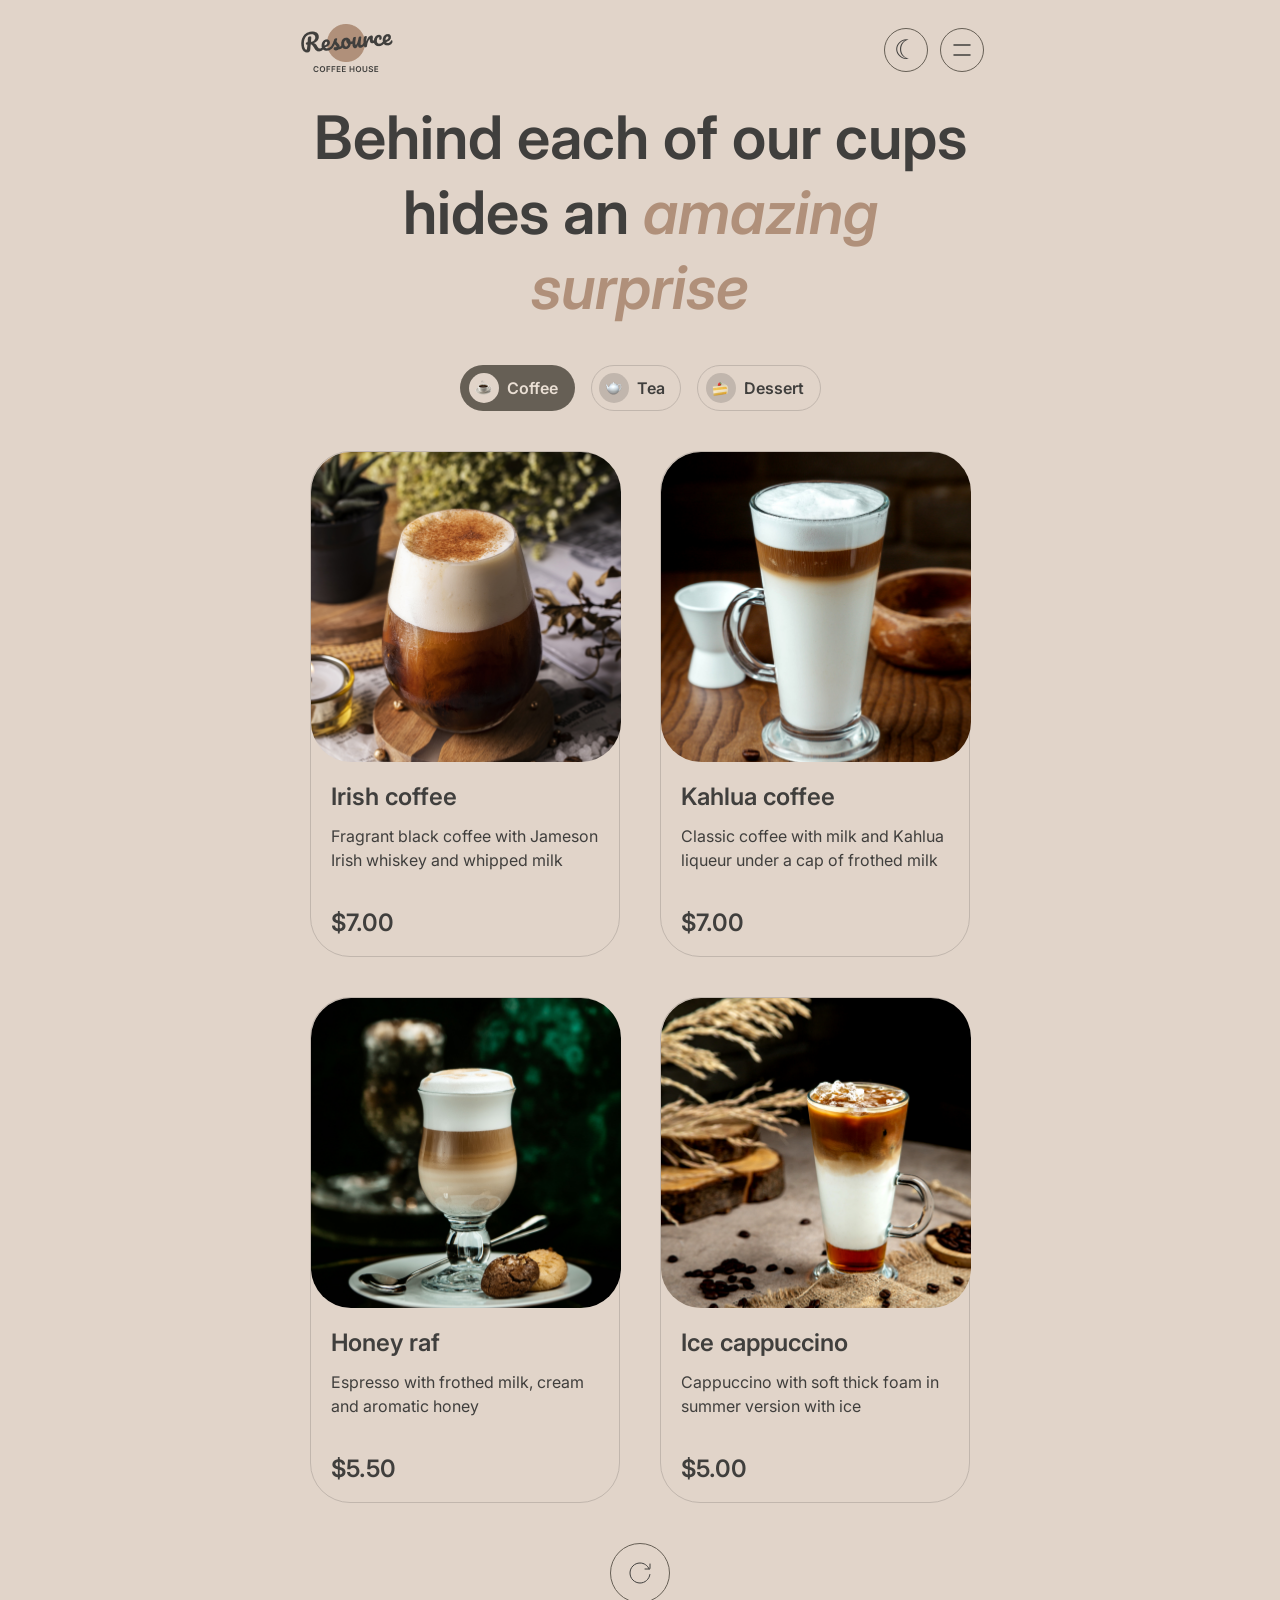
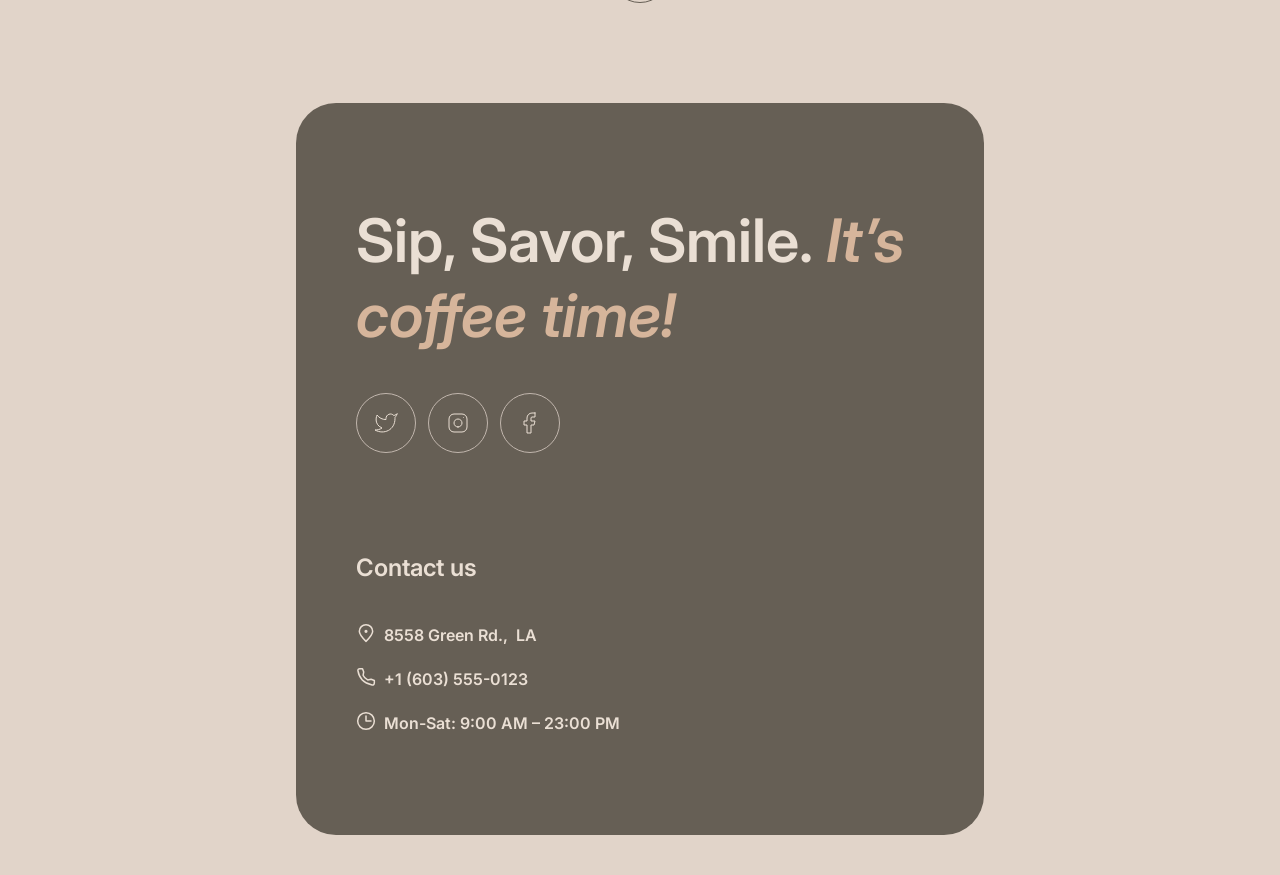
==== commit fdf19e3b: "fix: update font import" ====
--- a/coffee-house/menu.html
+++ b/coffee-house/menu.html
@@ -11,7 +11,7 @@
         <link rel="preconnect" href="https://fonts.googleapis.com" />
         <link rel="preconnect" href="https://fonts.gstatic.com" crossorigin />
         <link
-            href="https://fonts.googleapis.com/css2?family=Inter:wght@100;200;300;400;500;600;700;800;900&display=swap"
+            href="https://fonts.googleapis.com/css2?family=Inter:opsz,wght@14..32,400;14..32,600&display=swap"
             rel="stylesheet"
         />
     </head>
@@ -42,6 +42,7 @@
                     <a class="coffee-menu-link" href="">
                         <p>Menu</p>
                         <svg
+                            aria-hidden="true"
                             xmlns="http://www.w3.org/2000/svg"
                             width="20"
                             height="20"
@@ -86,8 +87,9 @@
                         aria-pressed="false"
                     ></button>
 
-                    <a href="" class="coffee-burger-menu">
+                    <a href="" class="coffee-burger-menu" aria-label="Menu">
                         <svg
+                            aria-hidden="true"
                             xmlns="http://www.w3.org/2000/svg"
                             width="18"
                             height="2"
@@ -103,6 +105,7 @@
                             />
                         </svg>
                         <svg
+                            aria-hidden="true"
                             xmlns="http://www.w3.org/2000/svg"
                             width="18"
                             height="2"
@@ -133,21 +136,21 @@
                     <div class="offer-container">
                         <a class="offer-link1" href="">
                             <div class="offer-link-ico-container offer-link-ico-container1">
-                                <img src="img/menu-ico1.png" alt="Coffee image" />
+                                <img src="img/menu-ico1.png" alt="" />
                             </div>
                             <p class="offer-link-text offer-link-text1">Coffee</p>
                         </a>
 
                         <a class="offer-link offer-link2" href="">
                             <div class="offer-link-ico-container">
-                                <img src="img/menu-ico2.png" alt="tea image" />
+                                <img src="img/menu-ico2.png" alt="" />
                             </div>
                             <p class="offer-link-text">Tea</p>
                         </a>
 
                         <a class="offer-link offer-link3" href="">
                             <div class="offer-link-ico-container">
-                                <img src="img/menu-ico3.png" alt="Dessert image" />
+                                <img src="img/menu-ico3.png" alt="" />
                             </div>
                             <p class="offer-link-text">Dessert</p>
                         </a>
@@ -290,6 +293,7 @@
 
                     <button type="button" class="refresh" aria-label="Show more coffee">
                         <svg
+                            aria-hidden="true"
                             xmlns="http://www.w3.org/2000/svg"
                             width="24"
                             height="24"
@@ -329,8 +333,10 @@
                                 href="https://x.com/"
                                 target="_blank"
                                 rel="noopener noreferrer"
+                                aria-label="X"
                             >
                                 <svg
+                                    aria-hidden="true"
                                     xmlns="http://www.w3.org/2000/svg"
                                     width="24"
                                     height="24"
@@ -351,8 +357,10 @@
                                 href="https://www.instagram.com/"
                                 target="_blank"
                                 rel="noopener noreferrer"
+                                aria-label="Instagram"
                             >
                                 <svg
+                                    aria-hidden="true"
                                     xmlns="http://www.w3.org/2000/svg"
                                     width="24"
                                     height="24"
@@ -383,8 +391,10 @@
                                 href="https://www.facebook.com/"
                                 target="_blank"
                                 rel="noopener noreferrer"
+                                aria-label="Facebook"
                             >
                                 <svg
+                                    aria-hidden="true"
                                     xmlns="http://www.w3.org/2000/svg"
                                     width="24"
                                     height="24"
@@ -415,6 +425,7 @@
                                         rel="noopener noreferrer"
                                     >
                                         <svg
+                                            aria-hidden="true"
                                             class="footer-contacts-nav-svg"
                                             xmlns="http://www.w3.org/2000/svg"
                                             width="20"
@@ -445,6 +456,7 @@
                                         href="tel:+1-603-555-01-23"
                                     >
                                         <svg
+                                            aria-hidden="true"
                                             class="footer-contacts-nav-svg"
                                             xmlns="http://www.w3.org/2000/svg"
                                             width="20"
@@ -465,6 +477,7 @@
                                 </li>
                                 <li class="footer-contacts-nav-list-item">
                                     <svg
+                                        aria-hidden="true"
                                         xmlns="http://www.w3.org/2000/svg"
                                         width="20"
                                         height="20"
--- a/coffee-house/theme.css
+++ b/coffee-house/theme.css
@@ -4,7 +4,7 @@
     --background-container: #665f55;
     --text-dark: #403f3d;
     --text-light: #eadfd4;
-    --text-accent: #8a634d;
+    --text-accent: #b0907a;
     --text-accent-on-container: #d6b59b;
     --border-dark: #665f55;
     --border-light: #c1b6ad;
@@ -58,7 +58,10 @@
     font-size: 27px;
     line-height: 1;
     cursor: pointer;
-    transition: background-color 0.3s, color 0.3s, border-color 0.3s;
+    transition:
+        background-color 0.3s,
+        color 0.3s,
+        border-color 0.3s;
 }
 
 .theme-toggle::before {
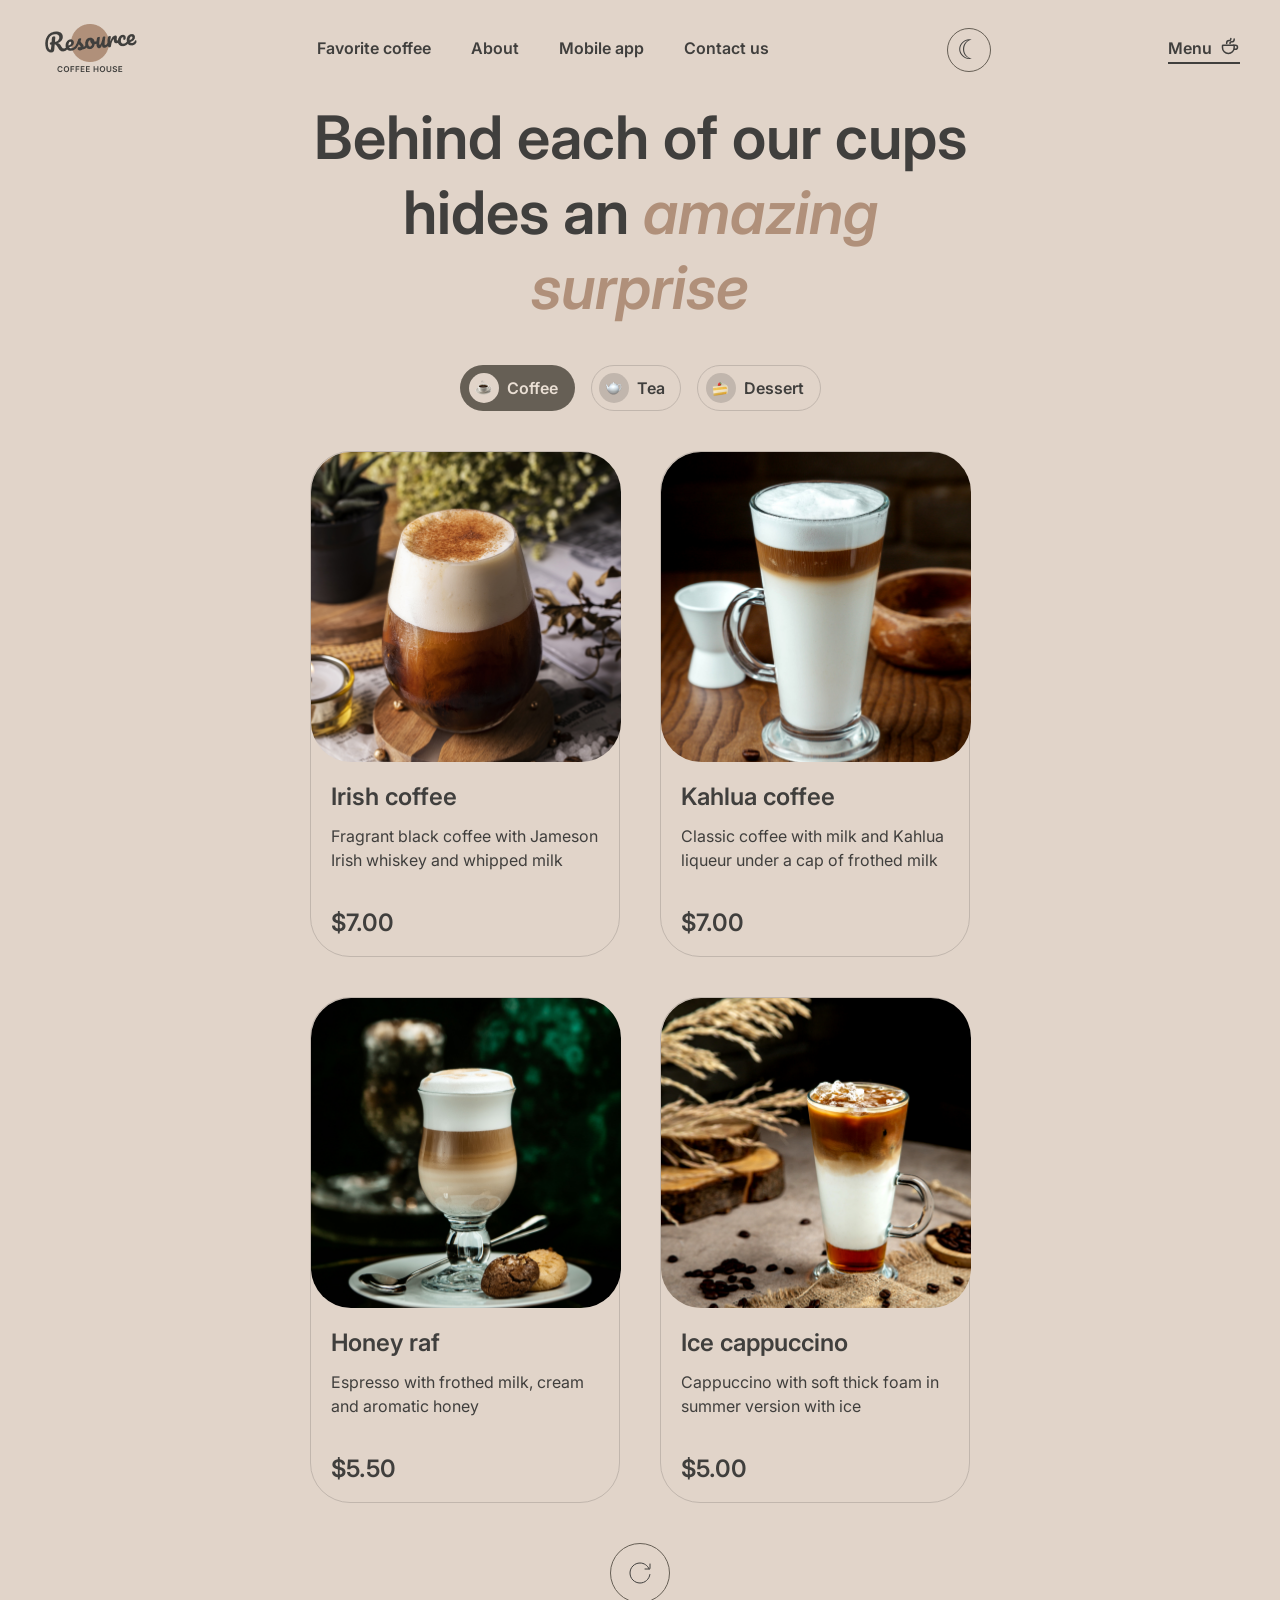
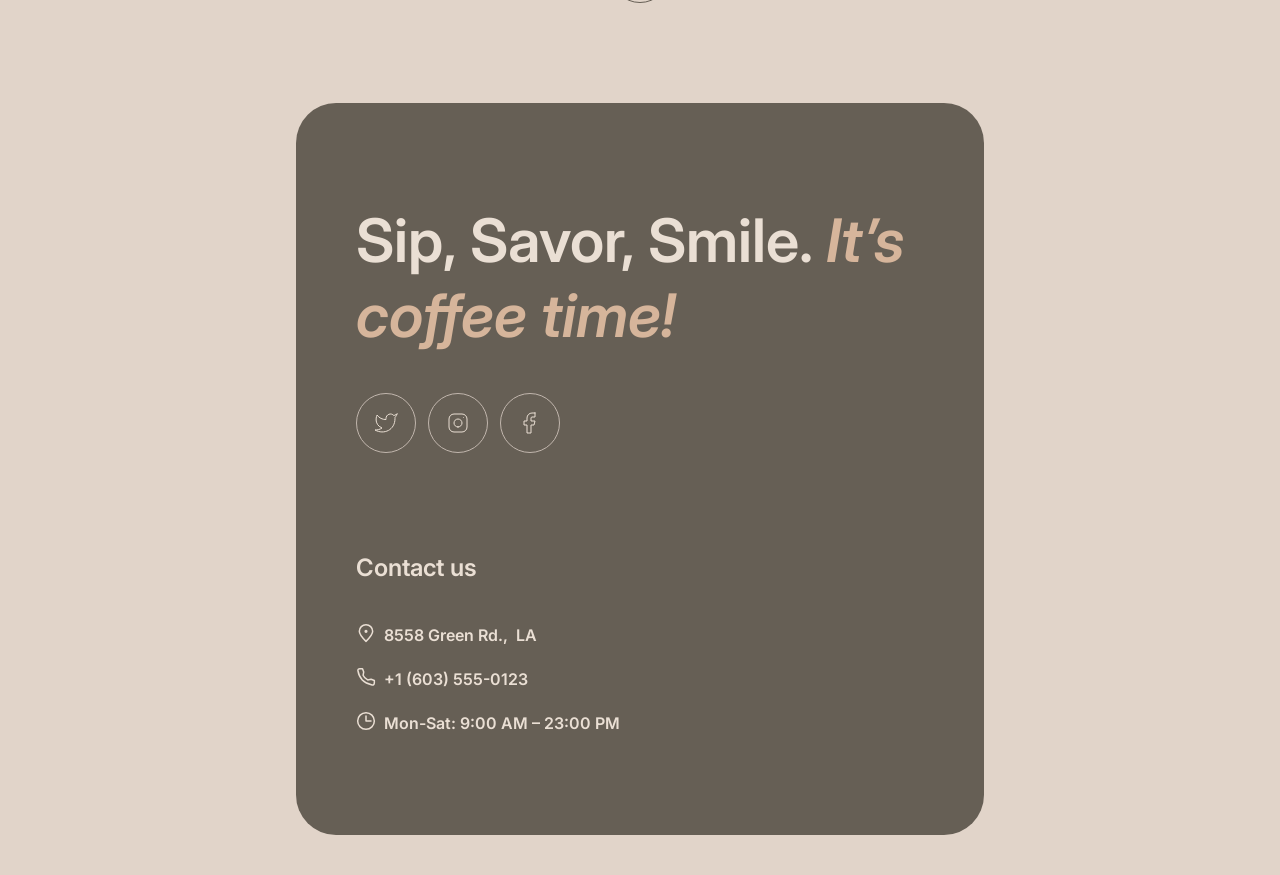
==== commit 6e9ddbc5: "feat: implement responsive burger menu" ====
--- a/coffee-house/menu.html
+++ b/coffee-house/menu.html
@@ -4,9 +4,11 @@
         <meta charset="UTF-8" />
         <meta name="viewport" content="width=device-width, initial-scale=1.0" />
         <title>Coffee House Menu</title>
-        <script src="theme.js"></script>
+        <script src="js/theme.js"></script>
+        <script src="js/burger-menu.js" defer></script>
         <link rel="stylesheet" href="menu.css" />
         <link rel="stylesheet" href="theme.css" />
+        <link rel="stylesheet" href="burger-menu.css" />
         <link rel="shortcut icon" href="img/icon-coffee.ico" type="image/x-icon" />
         <link rel="preconnect" href="https://fonts.googleapis.com" />
         <link rel="preconnect" href="https://fonts.gstatic.com" crossorigin />
@@ -24,61 +26,65 @@
                         ><img src="img/logo.png" alt="Resource Coffee House"
                     /></a>
 
-                    <nav class="nav">
-                        <ul class="nav-list">
-                            <li>
-                                <a class="nav-list-link" href="index.html#Favorite-coffee"
-                                    >Favorite coffee</a
-                                >
-                            </li>
-                            <li><a class="nav-list-link" href="index.html#About">About</a></li>
-                            <li>
-                                <a class="nav-list-link" href="index.html#Mobile-app">Mobile app</a>
-                            </li>
-                            <li><a class="nav-list-link" href="#Contact-us">Contact us</a></li>
-                        </ul>
-                    </nav>
-
-                    <a class="coffee-menu-link" href="">
-                        <p>Menu</p>
-                        <svg
-                            aria-hidden="true"
-                            xmlns="http://www.w3.org/2000/svg"
-                            width="20"
-                            height="20"
-                            viewBox="0 0 20 20"
-                            fill="none"
-                        >
-                            <path
-                                d="M14.167 9.76667V11.6667C14.167 14.8883 11.5553 17.5 8.33366 17.5C5.112 17.5 2.50033 14.8883 2.50033 11.6667V9.76667C2.50033 9.4353 2.76896 9.16667 3.10033 9.16667H13.567C13.8984 9.16667 14.167 9.4353 14.167 9.76667Z"
-                                stroke="#403F3D"
-                                stroke-width="1.5"
-                                stroke-linecap="round"
-                                stroke-linejoin="round"
-                            />
-                            <path
-                                d="M10.0003 7.50008C10.0003 6.66675 10.5956 5.83341 11.786 5.83341V5.83341C13.101 5.83341 14.167 4.76743 14.167 3.45246V2.91675"
-                                stroke="#403F3D"
-                                stroke-width="1.5"
-                                stroke-linecap="round"
-                                stroke-linejoin="round"
-                            />
-                            <path
-                                d="M6.66634 7.5V7.08333C6.66634 5.70262 7.78563 4.58333 9.16634 4.58333V4.58333C10.0868 4.58333 10.833 3.83714 10.833 2.91667V2.5"
-                                stroke="#403F3D"
-                                stroke-width="1.5"
-                                stroke-linecap="round"
-                                stroke-linejoin="round"
-                            />
-                            <path
-                                d="M13.333 9.16675H15.4163C16.5669 9.16675 17.4997 10.0995 17.4997 11.2501C17.4997 12.4007 16.5669 13.3334 15.4163 13.3334H14.1663"
-                                stroke="#403F3D"
-                                stroke-width="1.5"
-                                stroke-linecap="round"
-                                stroke-linejoin="round"
-                            />
-                        </svg>
-                    </a>
+                    <div class="header-navigation" id="header-navigation">
+                        <nav class="nav">
+                            <ul class="nav-list">
+                                <li>
+                                    <a class="nav-list-link" href="index.html#Favorite-coffee"
+                                        >Favorite coffee</a
+                                    >
+                                </li>
+                                <li><a class="nav-list-link" href="index.html#About">About</a></li>
+                                <li>
+                                    <a class="nav-list-link" href="index.html#Mobile-app"
+                                        >Mobile app</a
+                                    >
+                                </li>
+                                <li><a class="nav-list-link" href="#Contact-us">Contact us</a></li>
+                            </ul>
+                        </nav>
+
+                        <a class="coffee-menu-link" href="menu.html" aria-current="page">
+                            <p>Menu</p>
+                            <svg
+                                aria-hidden="true"
+                                xmlns="http://www.w3.org/2000/svg"
+                                width="20"
+                                height="20"
+                                viewBox="0 0 20 20"
+                                fill="none"
+                            >
+                                <path
+                                    d="M14.167 9.76667V11.6667C14.167 14.8883 11.5553 17.5 8.33366 17.5C5.112 17.5 2.50033 14.8883 2.50033 11.6667V9.76667C2.50033 9.4353 2.76896 9.16667 3.10033 9.16667H13.567C13.8984 9.16667 14.167 9.4353 14.167 9.76667Z"
+                                    stroke="#403F3D"
+                                    stroke-width="1.5"
+                                    stroke-linecap="round"
+                                    stroke-linejoin="round"
+                                />
+                                <path
+                                    d="M10.0003 7.50008C10.0003 6.66675 10.5956 5.83341 11.786 5.83341V5.83341C13.101 5.83341 14.167 4.76743 14.167 3.45246V2.91675"
+                                    stroke="#403F3D"
+                                    stroke-width="1.5"
+                                    stroke-linecap="round"
+                                    stroke-linejoin="round"
+                                />
+                                <path
+                                    d="M6.66634 7.5V7.08333C6.66634 5.70262 7.78563 4.58333 9.16634 4.58333V4.58333C10.0868 4.58333 10.833 3.83714 10.833 2.91667V2.5"
+                                    stroke="#403F3D"
+                                    stroke-width="1.5"
+                                    stroke-linecap="round"
+                                    stroke-linejoin="round"
+                                />
+                                <path
+                                    d="M13.333 9.16675H15.4163C16.5669 9.16675 17.4997 10.0995 17.4997 11.2501C17.4997 12.4007 16.5669 13.3334 15.4163 13.3334H14.1663"
+                                    stroke="#403F3D"
+                                    stroke-width="1.5"
+                                    stroke-linecap="round"
+                                    stroke-linejoin="round"
+                                />
+                            </svg>
+                        </a>
+                    </div>
 
                     <button
                         class="theme-toggle"
@@ -87,7 +93,13 @@
                         aria-pressed="false"
                     ></button>
 
-                    <a href="" class="coffee-burger-menu" aria-label="Menu">
+                    <button
+                        class="coffee-burger-menu"
+                        type="button"
+                        aria-label="Open menu"
+                        aria-expanded="false"
+                        aria-controls="header-navigation"
+                    >
                         <svg
                             aria-hidden="true"
                             xmlns="http://www.w3.org/2000/svg"
@@ -120,7 +132,7 @@
                                 stroke-linejoin="round"
                             />
                         </svg>
-                    </a>
+                    </button>
                 </div>
             </div>
         </header>
--- a/coffee-house/burger-menu.css
+++ b/coffee-house/burger-menu.css
@@ -0,0 +1,168 @@
+.header-navigation {
+    display: contents;
+}
+
+.coffee-burger-menu {
+    padding: 0;
+    background: transparent;
+}
+
+.coffee-burger-menu svg {
+    transition: transform 0.5s ease;
+}
+
+.coffee-burger-menu.is-open svg:first-child {
+    transform: translateY(5px) rotate(45deg);
+}
+
+.coffee-burger-menu.is-open svg:last-child {
+    transform: translateY(-5px) rotate(-45deg);
+}
+
+.coffee-burger-menu:focus-visible {
+    outline: 2px solid var(--text-accent);
+    outline-offset: 3px;
+}
+
+@media screen and (max-width: 768px) {
+    body.menu-open {
+        overflow: hidden;
+    }
+
+    .header {
+        position: relative;
+        z-index: 100;
+        background: var(--background-body, #e1d4c9);
+    }
+
+    .header-menu {
+        background: var(--background-body, #e1d4c9);
+    }
+
+    .header-navigation {
+        position: fixed;
+        z-index: 90;
+        top: 100px;
+        left: 0;
+        display: flex;
+        flex-direction: column;
+        align-items: center;
+        gap: 100px;
+        width: 100%;
+        height: calc(100vh - 100px);
+        height: calc(100dvh - 100px);
+        padding: 60px 16px 40px;
+        box-sizing: border-box;
+        overflow-y: auto;
+        background: var(--background-body, #e1d4c9);
+        visibility: hidden;
+        transform: translateX(100%);
+        pointer-events: none;
+        transition:
+            transform 0.6s ease,
+            visibility 0s linear 0.6s;
+    }
+
+    .header-navigation.is-open {
+        visibility: visible;
+        transform: translateX(0);
+        pointer-events: auto;
+        transition-delay: 0s;
+    }
+
+    .header-navigation .nav {
+        display: block;
+    }
+
+    .header-navigation .nav-list {
+        flex-direction: column;
+        align-items: center;
+        gap: 60px;
+        padding: 0;
+    }
+
+    .header-navigation .nav-list-link,
+    .header-navigation .coffee-menu-link {
+        font-size: 32px;
+        line-height: 125%;
+    }
+
+    .header-navigation .coffee-menu-link {
+        display: flex;
+        gap: 16px;
+        align-items: center;
+    }
+
+    .header-navigation .coffee-menu-link svg {
+        width: 40px;
+        height: 40px;
+    }
+
+    .coffee-burger-menu {
+        display: flex;
+        flex-shrink: 0;
+        cursor: pointer;
+    }
+}
+
+@media screen and (min-width: 769px) {
+    .header-navigation {
+        display: contents;
+    }
+
+    .header-navigation .nav {
+        display: block;
+    }
+
+    .header-navigation .coffee-menu-link {
+        display: flex;
+    }
+
+    .coffee-burger-menu {
+        display: none;
+    }
+}
+
+@media screen and (min-width: 769px) and (max-width: 1439px) {
+    .header > .container {
+        width: calc(100% - 80px);
+        max-width: 1360px;
+    }
+
+    .header-menu-img {
+        order: 0;
+        flex-shrink: 0;
+    }
+
+    .header-navigation .nav {
+        order: 1;
+    }
+
+    .theme-toggle {
+        position: static;
+        order: 2;
+        flex-shrink: 0;
+    }
+
+    .header-navigation .coffee-menu-link {
+        order: 3;
+        flex-shrink: 0;
+    }
+}
+
+@media screen and (min-width: 769px) and (max-width: 900px) {
+    .header > .container {
+        width: calc(100% - 32px);
+    }
+
+    .header-navigation .nav-list {
+        column-gap: 20px;
+    }
+}
+
+@media (prefers-reduced-motion: reduce) {
+    .header-navigation,
+    .coffee-burger-menu svg {
+        transition-duration: 0.01ms;
+    }
+}
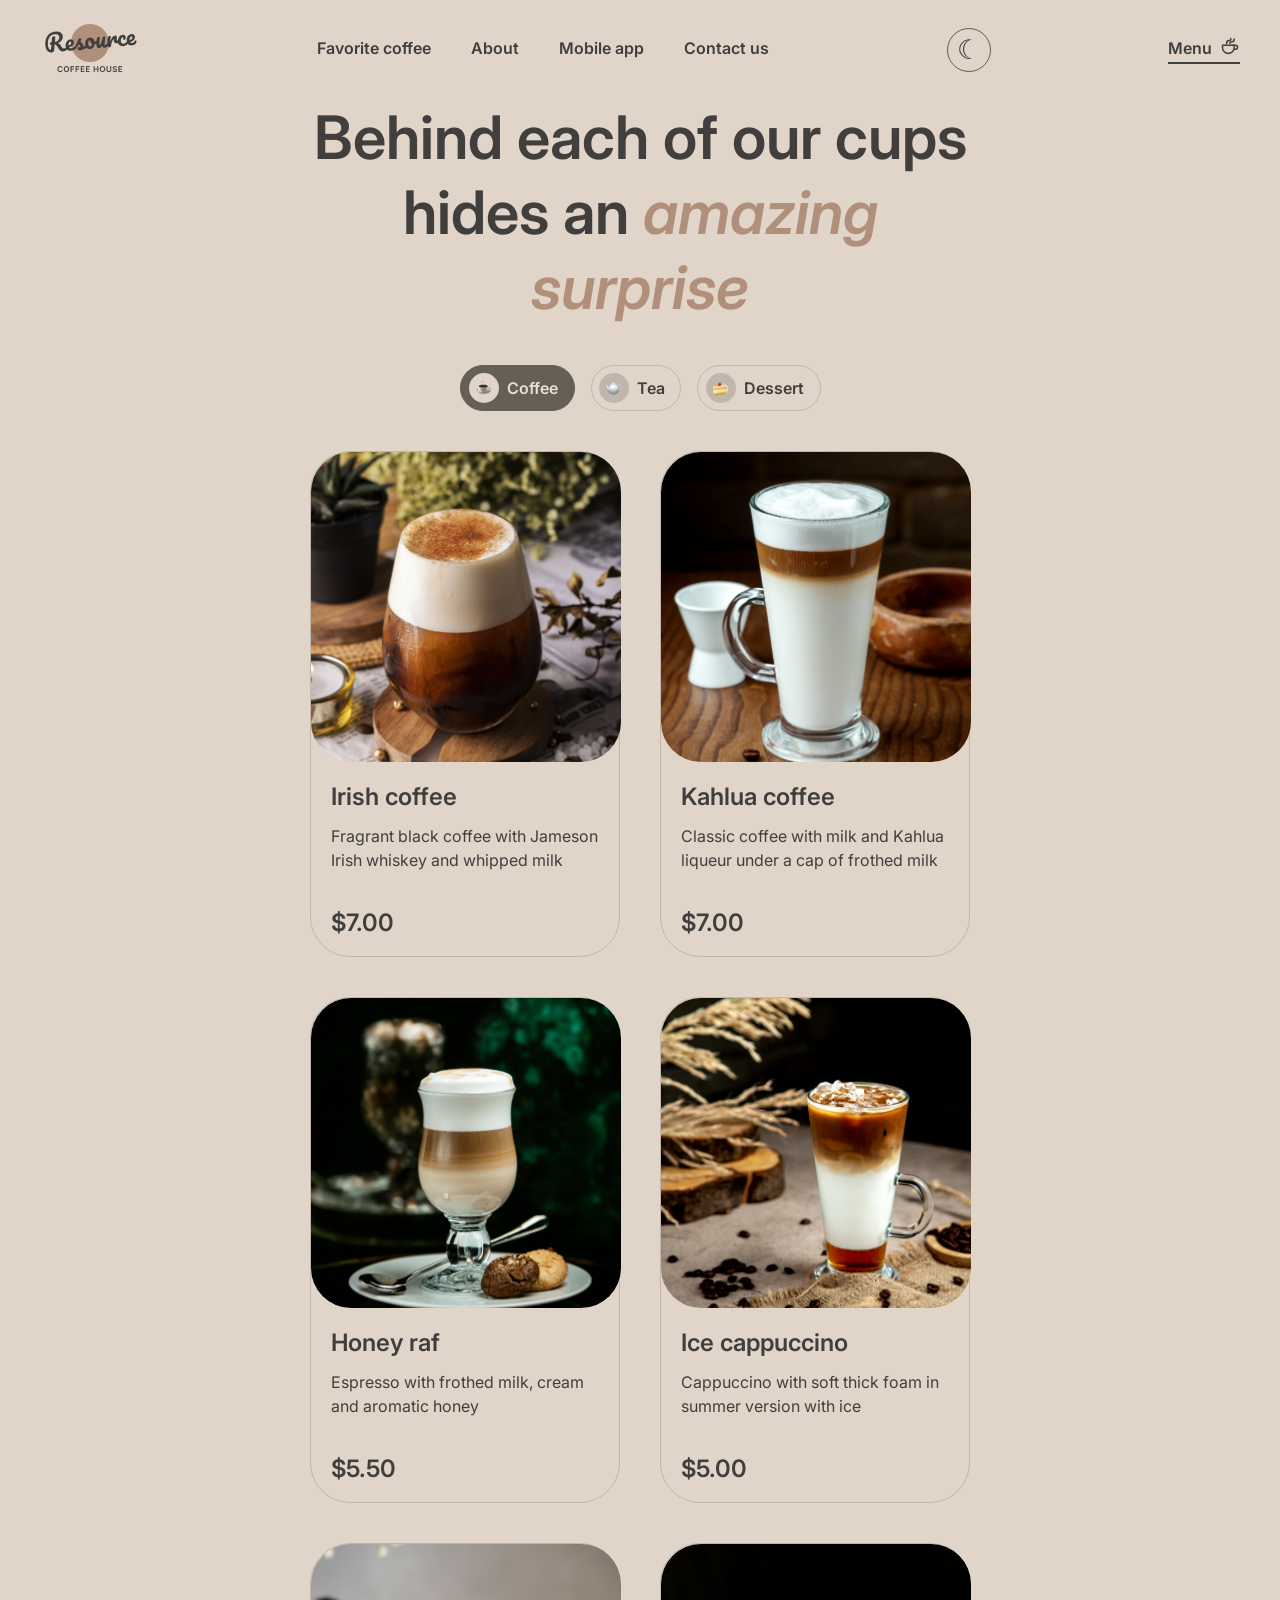
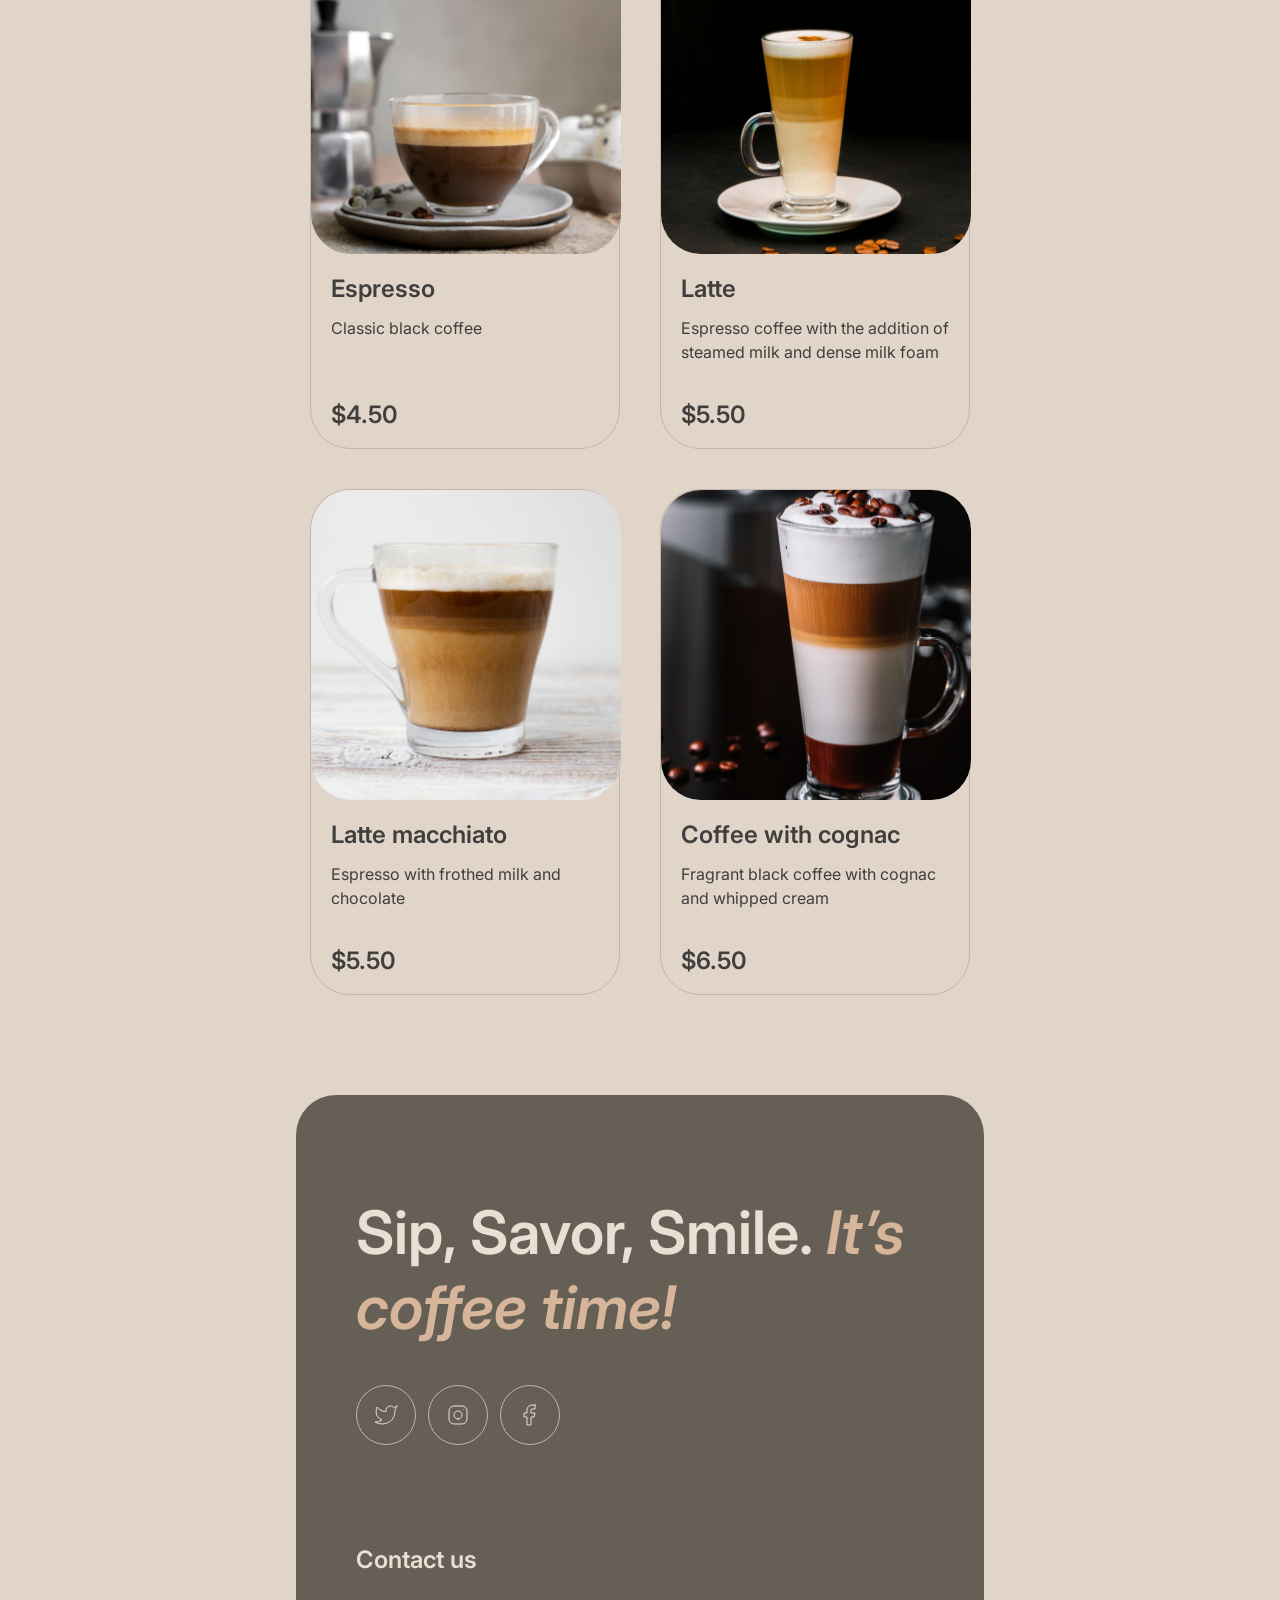
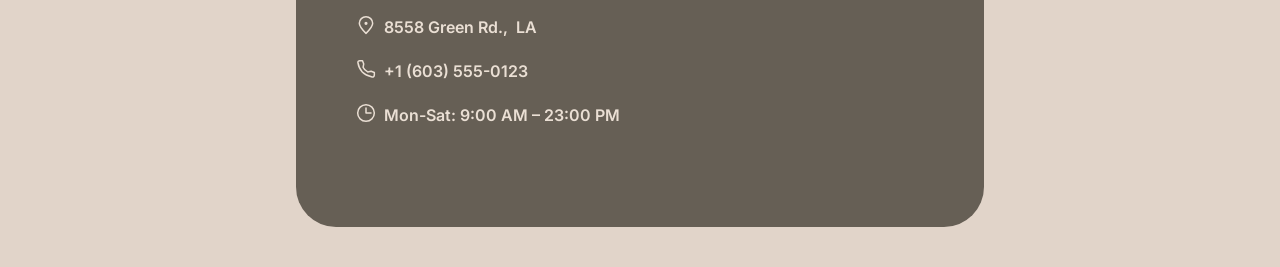
==== commit 6bb5afe3: "feat: implement dynamic product categories" ====
--- a/coffee-house/menu.html
+++ b/coffee-house/menu.html
@@ -6,6 +6,7 @@
         <title>Coffee House Menu</title>
         <script src="js/theme.js"></script>
         <script src="js/burger-menu.js" defer></script>
+        <script src="js/catalog.js" defer></script>
         <link rel="stylesheet" href="menu.css" />
         <link rel="stylesheet" href="theme.css" />
         <link rel="stylesheet" href="burger-menu.css" />
@@ -146,164 +147,46 @@
                     </h1>
 
                     <div class="offer-container">
-                        <a class="offer-link1" href="">
-                            <div class="offer-link-ico-container offer-link-ico-container1">
+                        <button
+                            class="offer-link offer-link1 is-active"
+                            type="button"
+                            data-category="coffee"
+                            aria-pressed="true"
+                        >
+                            <span class="offer-link-ico-container">
                                 <img src="img/menu-ico1.png" alt="" />
-                            </div>
-                            <p class="offer-link-text offer-link-text1">Coffee</p>
-                        </a>
-
-                        <a class="offer-link offer-link2" href="">
-                            <div class="offer-link-ico-container">
+                            </span>
+                            <span class="offer-link-text">Coffee</span>
+                        </button>
+
+                        <button
+                            class="offer-link offer-link2"
+                            type="button"
+                            data-category="tea"
+                            aria-pressed="false"
+                        >
+                            <span class="offer-link-ico-container">
                                 <img src="img/menu-ico2.png" alt="" />
-                            </div>
-                            <p class="offer-link-text">Tea</p>
-                        </a>
-
-                        <a class="offer-link offer-link3" href="">
-                            <div class="offer-link-ico-container">
+                            </span>
+                            <span class="offer-link-text">Tea</span>
+                        </button>
+
+                        <button
+                            class="offer-link offer-link3"
+                            type="button"
+                            data-category="dessert"
+                            aria-pressed="false"
+                        >
+                            <span class="offer-link-ico-container">
                                 <img src="img/menu-ico3.png" alt="" />
-                            </div>
-                            <p class="offer-link-text">Dessert</p>
-                        </a>
+                            </span>
+                            <span class="offer-link-text">Dessert</span>
+                        </button>
                     </div>
                 </section>
 
-                <section class="coffee-box">
-                    <div class="coffe-box-container">
-                        <div class="coffe-box-img-content">
-                            <img class="coffe-box-img" src="img/coffee-1.png" alt="Irish coffee" />
-                        </div>
-                        <div class="coffe-box-content">
-                            <div class="coffe-box-content-text">
-                                <h2 class="coffe-box-title">Irish coffee</h2>
-                                <p class="coffe-box-text">
-                                    Fragrant black coffee with Jameson Irish whiskey and whipped
-                                    milk
-                                </p>
-                            </div>
-                            <p class="coffe-box-price">$7.00</p>
-                        </div>
-                    </div>
-
-                    <div class="coffe-box-container">
-                        <div class="coffe-box-img-content">
-                            <img class="coffe-box-img" src="img/coffee-2.png" alt="Kahlua coffee" />
-                        </div>
-                        <div class="coffe-box-content">
-                            <div class="coffe-box-content-text">
-                                <h2 class="coffe-box-title">Kahlua coffee</h2>
-                                <p class="coffe-box-text">
-                                    Classic coffee with milk and Kahlua liqueur under a cap of
-                                    frothed milk
-                                </p>
-                            </div>
-                            <p class="coffe-box-price">$7.00</p>
-                        </div>
-                    </div>
-
-                    <div class="coffe-box-container">
-                        <div class="coffe-box-img-content">
-                            <img class="coffe-box-img" src="img/coffee-3.png" alt="Honey raf" />
-                        </div>
-                        <div class="coffe-box-content">
-                            <div class="coffe-box-content-text">
-                                <h2 class="coffe-box-title">Honey raf</h2>
-                                <p class="coffe-box-text">
-                                    Espresso with frothed milk, cream and aromatic honey
-                                </p>
-                            </div>
-                            <p class="coffe-box-price">$5.50</p>
-                        </div>
-                    </div>
-
-                    <div class="coffe-box-container">
-                        <div class="coffe-box-img-content">
-                            <img
-                                class="coffe-box-img"
-                                src="img/coffee-4.png"
-                                alt="Ice cappuccino"
-                            />
-                        </div>
-                        <div class="coffe-box-content">
-                            <div class="coffe-box-content-text">
-                                <h2 class="coffe-box-title">Ice cappuccino</h2>
-                                <p class="coffe-box-text">
-                                    Cappuccino with soft thick foam in summer version with ice
-                                </p>
-                            </div>
-                            <p class="coffe-box-price">$5.00</p>
-                        </div>
-                    </div>
-
-                    <div class="coffe-box-container coffe-box-container-off">
-                        <div class="coffe-box-img-content">
-                            <img class="coffe-box-img" src="img/coffee-5.png" alt="Espresso" />
-                        </div>
-                        <div class="coffe-box-content">
-                            <div class="coffe-box-content-text">
-                                <h2 class="coffe-box-title">Espresso</h2>
-                                <p class="coffe-box-text">Classic black coffee</p>
-                            </div>
-                            <p class="coffe-box-price">$4.50</p>
-                        </div>
-                    </div>
-
-                    <div class="coffe-box-container coffe-box-container-off">
-                        <div class="coffe-box-img-content">
-                            <img class="coffe-box-img" src="img/coffee-6.png" alt="Latte" />
-                        </div>
-                        <div class="coffe-box-content">
-                            <div class="coffe-box-content-text">
-                                <h2 class="coffe-box-title">Latte</h2>
-                                <p class="coffe-box-text">
-                                    Espresso coffee with the addition of steamed milk and dense milk
-                                    foam
-                                </p>
-                            </div>
-                            <p class="coffe-box-price">$5.50</p>
-                        </div>
-                    </div>
-
-                    <div class="coffe-box-container coffe-box-container-off">
-                        <div class="coffe-box-img-content">
-                            <img
-                                class="coffe-box-img"
-                                src="img/coffee-7.png"
-                                alt="Latte macchiato"
-                            />
-                        </div>
-                        <div class="coffe-box-content">
-                            <div class="coffe-box-content-text">
-                                <h2 class="coffe-box-title">Latte macchiato</h2>
-                                <p class="coffe-box-text">
-                                    Espresso with frothed milk and chocolate
-                                </p>
-                            </div>
-                            <p class="coffe-box-price">$5.50</p>
-                        </div>
-                    </div>
-
-                    <div class="coffe-box-container coffe-box-container-off">
-                        <div class="coffe-box-img-content">
-                            <img
-                                class="coffe-box-img"
-                                src="img/coffee-8.png"
-                                alt="Coffee with cognac"
-                            />
-                        </div>
-                        <div class="coffe-box-content">
-                            <div class="coffe-box-content-text">
-                                <h2 class="coffe-box-title">Coffee with cognac</h2>
-                                <p class="coffe-box-text">
-                                    Fragrant black coffee with cognac and whipped cream
-                                </p>
-                            </div>
-                            <p class="coffe-box-price">$6.50</p>
-                        </div>
-                    </div>
-
-                    <button type="button" class="refresh" aria-label="Show more coffee">
+                <section class="coffee-box" aria-live="polite">
+                    <button type="button" class="refresh" aria-label="Show more products">
                         <svg
                             aria-hidden="true"
                             xmlns="http://www.w3.org/2000/svg"
--- a/coffee-house/menu.css
+++ b/coffee-house/menu.css
@@ -162,54 +162,34 @@
     column-gap: 16px;
 }
 
+.offer-link {
+    height: 46px;
+    box-sizing: border-box;
+    border-radius: 100px;
+    border: 1px solid var(--border-light, #c1b6ad);
+    background: transparent;
+    padding: 8px 16px 8px 8px;
+    display: flex;
+    justify-content: center;
+    align-items: center;
+    column-gap: 8px;
+    font: inherit;
+    cursor: pointer;
+    transition:
+        background-color 0.5s,
+        border-color 0.5s;
+}
+
 .offer-link1 {
     width: 115px;
-    height: 46px;
-    box-sizing: border-box;
-    text-decoration: none;
-    border-radius: 100px;
-    background: var(--background-container, #665f55);
-    padding: 8px 16px 8px 8px;
-    display: flex;
-    justify-content: center;
-    align-items: center;
-    column-gap: 8px;
-    cursor: default;
-}
-
-.offer-link p,
-.offer-link div {
-    transition: 1s;
 }
 
 .offer-link2 {
     width: 90px;
-    height: 46px;
-    box-sizing: border-box;
-    text-decoration: none;
-    border-radius: 100px;
-    border: 1px solid var(--border-light, #c1b6ad);
-    padding: 8px 16px 8px 8px;
-    display: flex;
-    justify-content: center;
-    align-items: center;
-    column-gap: 8px;
-    transition: 1s;
 }
 
 .offer-link3 {
     width: 124px;
-    height: 46px;
-    box-sizing: border-box;
-    text-decoration: none;
-    border-radius: 100px;
-    border: 1px solid var(--border-light, #c1b6ad);
-    padding: 8px 16px 8px 8px;
-    display: flex;
-    justify-content: center;
-    align-items: center;
-    column-gap: 8px;
-    transition: 1s;
 }
 
 .offer-link-text {
@@ -225,21 +205,11 @@
     font-weight: 600;
     line-height: 150%;
     /* 24px */
-}
-
-.offer-link-text1 {
+    transition: color 0.5s;
+}
+
+.offer-link.is-active .offer-link-text {
     color: var(--text-light, #e1d4c9);
-    font-feature-settings:
-        'clig' off,
-        'liga' off;
-
-    /* Desktop/Action/link & button */
-    font-family: Inter;
-    font-size: 16px;
-    font-style: normal;
-    font-weight: 600;
-    line-height: 150%;
-    /* 24px */
 }
 
 .offer-link-ico-container {
@@ -252,9 +222,16 @@
     box-sizing: border-box;
     width: 30px;
     height: 30px;
-}
-
-.offer-link-ico-container1 {
+    transition: background-color 0.5s;
+}
+
+.offer-link.is-active {
+    border-color: var(--background-container, #665f55);
+    background: var(--background-container, #665f55);
+    cursor: default;
+}
+
+.offer-link.is-active .offer-link-ico-container {
     background: var(--background-body, #e1d4c9);
 }
 
@@ -274,6 +251,19 @@
     max-width: 310px;
     cursor: pointer;
     box-sizing: border-box;
+    animation: catalog-card-appear 0.35s ease both;
+}
+
+@keyframes catalog-card-appear {
+    from {
+        opacity: 0;
+        transform: translateY(10px);
+    }
+
+    to {
+        opacity: 1;
+        transform: translateY(0);
+    }
 }
 
 .coffe-box-img-content {
@@ -368,6 +358,19 @@
     box-sizing: border-box;
     display: none;
     cursor: pointer;
+}
+
+.refresh.refresh-off {
+    display: none;
+}
+
+.catalog-error {
+    width: 100%;
+    color: var(--text-dark, #403f3d);
+    font-family: Inter;
+    font-size: 18px;
+    line-height: 150%;
+    text-align: center;
 }
 
 .footer {
@@ -532,18 +535,16 @@
         right: 0;
     }
 
-    .offer-link:hover {
+    .offer-link:not(.is-active):hover {
         background: var(--background-container, #665f55);
-        transition: 1s;
-    }
-
-    .offer-link:hover div {
+        border-color: var(--background-container, #665f55);
+    }
+
+    .offer-link:not(.is-active):hover .offer-link-ico-container {
         background: var(--background-body, #e1d4c9);
-        transition: 1s;
-    }
-
-    .offer-link:hover p {
-        transition: 1s;
+    }
+
+    .offer-link:not(.is-active):hover .offer-link-text {
         color: var(--text-light, #e1d4c9);
     }
 
@@ -716,3 +717,19 @@
         width: 100%;
     }
 }
+
+@media screen and (min-width: 769px) {
+    .coffe-box-container-off {
+        display: block;
+    }
+
+    .refresh {
+        display: none;
+    }
+}
+
+@media (prefers-reduced-motion: reduce) {
+    .coffe-box-container {
+        animation: none;
+    }
+}
